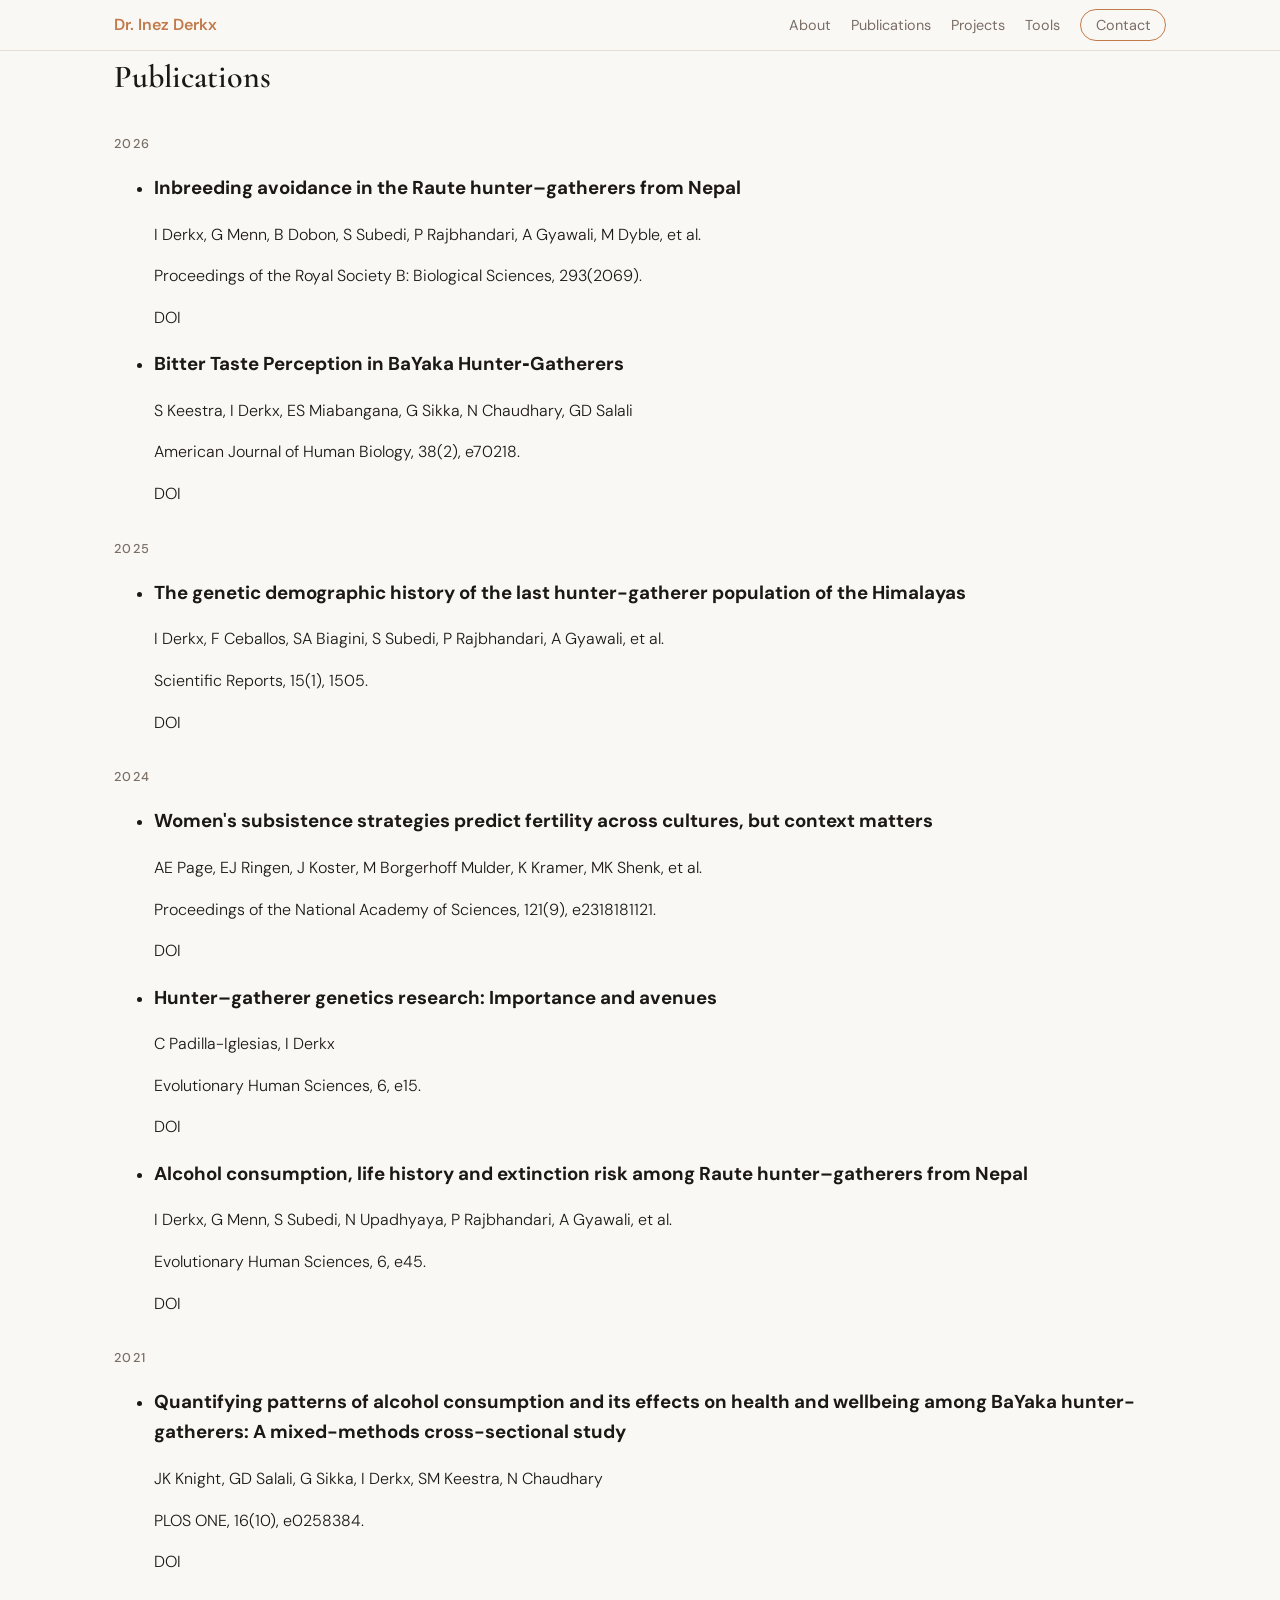
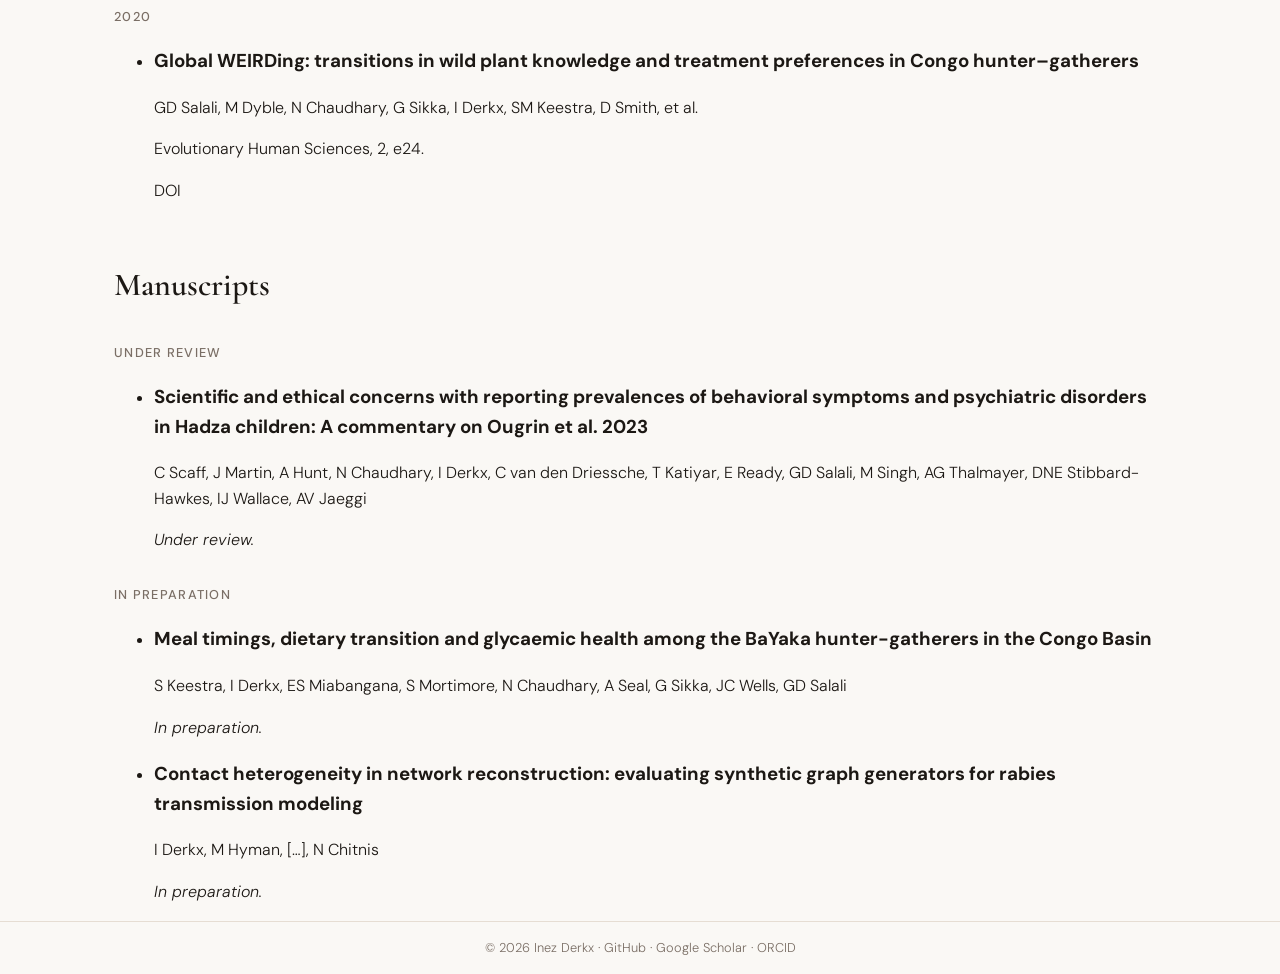
==== research.html @ 9fe54a47 "Revise meta tags and publication headings in research.html Updated meta tags and publication titles " ====
<!DOCTYPE html>
<html lang="en">
<head>
  <meta charset="UTF-8" />
  <meta name="viewport" content="width=device-width, initial-scale=1.0" />
  <title>Research — Dr. Inez Derkx</title>
  <meta name="description" content="Publications" />
  <meta property="og:title" content="Research — Dr. Inez Derkx" />
  <meta property="og:description" content="Publications" />
  <meta property="og:type" content="website" />
  <link rel="preconnect" href="https://fonts.googleapis.com" />
  <link rel="preconnect" href="https://fonts.gstatic.com" crossorigin />
  <link href="https://fonts.googleapis.com/css2?family=Cormorant+Garamond:ital,wght@0,300;0,400;0,500;0,600;0,700;1,300;1,400;1,500;1,600;1,700&family=DM+Sans:ital,opsz,wght@0,9..40,300;0,9..40,400;0,9..40,500;0,9..40,600;1,9..40,300;1,9..40,400&display=swap" rel="stylesheet" />
  <link rel="stylesheet" href="assets/styles.css" />
  <style>
    /* Year subheading — matches subsection style */
    .pub-year-heading {
      font-family: 'DM Sans', system-ui, sans-serif;
      font-size: 0.8rem;
      font-weight: 500;
      letter-spacing: 0.1em;
      text-transform: uppercase;
      color: var(--text-muted);
      margin: 2rem 0 0.75rem;
    }
    /* Section heading (Peer-Reviewed / Manuscripts) */
    .pub-section-heading {
      font-family: 'Cormorant Garamond', Georgia, serif;
      font-size: 2rem;
      font-weight: 600;
      color: var(--text);
      margin: 3.5rem 0 0.25rem;
    }
    .pub-section-heading:first-of-type { margin-top: 0; }

    /* Sub-section heading (Under Review / In Preparation) */
    .pub-subsection-heading {
      font-family: 'DM Sans', system-ui, sans-serif;
      font-size: 0.8rem;
      font-weight: 500;
      letter-spacing: 0.1em;
      text-transform: uppercase;
      color: var(--text-muted);
      margin: 2rem 0 0.75rem;
    }

    /* Remove the inline year pill for items under year headings */
    .pub-list .pub-year { display: none; }
  </style>
</head>
<body>
<nav class="nav">
  <div class="nav-inner">
    <a href="index.html" class="brand">Dr. Inez Derkx</a>
    <button class="nav-toggle" aria-label="Toggle menu"><span></span><span></span><span></span></button>
    <ul class="nav-links">
      <li><a href="about.html">About</a></li>
      <li><a href="research.html">Publications</a></li>
      <li><a href="projects.html">Projects</a></li>
      <li><a href="tools.html">Tools</a></li>
      <li><a href="contact.html" class="btn-contact">Contact</a></li>
    </ul>
  </div>
</nav>
<main>
  <section>
    <div class="container">

      <!-- ===== PEER-REVIEWED PUBLICATIONS ===== -->
      <h2 class="pub-section-heading">Publications</h2>

      <h3 class="pub-year-heading">2026</h3>
      <ul class="pub-list">
        <li class="pub-item">
          <div class="pub-year">2026</div>
          <div>
            <h3 class="pub-title">Inbreeding avoidance in the Raute hunter–gatherers from Nepal</h3>
            <p class="pub-authors">I Derkx, G Menn, B Dobon, S Subedi, P Rajbhandari, A Gyawali, M Dyble, et al.</p>
            <p class="pub-venue">Proceedings of the Royal Society B: Biological Sciences, 293(2069).</p>
            <div class="pub-links"><a href="https://doi.org/10.1098/rspb.2026.0109">DOI</a></div>
          </div>
        </li>
        <li class="pub-item">
          <div class="pub-year">2026</div>
          <div>
            <h3 class="pub-title">Bitter Taste Perception in BaYaka Hunter‐Gatherers</h3>
            <p class="pub-authors">S Keestra, I Derkx, ES Miabangana, G Sikka, N Chaudhary, GD Salali</p>
            <p class="pub-venue">American Journal of Human Biology, 38(2), e70218.</p>
            <div class="pub-links"><a href="https://doi.org/10.1002/ajhb.70218">DOI</a></div>
          </div>
        </li>
      </ul>

      <h3 class="pub-year-heading">2025</h3>
      <ul class="pub-list">
        <li class="pub-item">
          <div class="pub-year">2025</div>
          <div>
            <h3 class="pub-title">The genetic demographic history of the last hunter-gatherer population of the Himalayas</h3>
            <p class="pub-authors">I Derkx, F Ceballos, SA Biagini, S Subedi, P Rajbhandari, A Gyawali, et al.</p>
            <p class="pub-venue">Scientific Reports, 15(1), 1505.</p>
            <div class="pub-links"><a href="https://doi.org/10.1038/s41598-024-80156-0">DOI</a></div>
          </div>
        </li>
      </ul>

      <h3 class="pub-year-heading">2024</h3>
      <ul class="pub-list">
        <li class="pub-item">
          <div class="pub-year">2024</div>
          <div>
            <h3 class="pub-title">Women's subsistence strategies predict fertility across cultures, but context matters</h3>
            <p class="pub-authors">AE Page, EJ Ringen, J Koster, M Borgerhoff Mulder, K Kramer, MK Shenk, et al.</p>
            <p class="pub-venue">Proceedings of the National Academy of Sciences, 121(9), e2318181121.</p>
            <div class="pub-links"><a href="https://doi.org/10.1073/pnas.2318181121">DOI</a></div>
          </div>
        </li>
        <li class="pub-item">
          <div class="pub-year">2024</div>
          <div>
            <h3 class="pub-title">Hunter–gatherer genetics research: Importance and avenues</h3>
            <p class="pub-authors">C Padilla-Iglesias, I Derkx</p>
            <p class="pub-venue">Evolutionary Human Sciences, 6, e15.</p>
            <div class="pub-links"><a href="10.1017/ehs.2024.7">DOI</a></div>
          </div>
        </li>
        <li class="pub-item">
          <div class="pub-year">2024</div>
          <div>
            <h3 class="pub-title">Alcohol consumption, life history and extinction risk among Raute hunter–gatherers from Nepal</h3>
            <p class="pub-authors">I Derkx, G Menn, S Subedi, N Upadhyaya, P Rajbhandari, A Gyawali, et al.</p>
            <p class="pub-venue">Evolutionary Human Sciences, 6, e45.</p>
            <div class="pub-links"><a href="10.1017/ehs.2024.42">DOI</a></div>
          </div>
        </li>
      </ul>

      <h3 class="pub-year-heading">2021</h3>
      <ul class="pub-list">
        <li class="pub-item">
          <div class="pub-year">2021</div>
          <div>
            <h3 class="pub-title">Quantifying patterns of alcohol consumption and its effects on health and wellbeing among BaYaka hunter-gatherers: A mixed-methods cross-sectional study</h3>
            <p class="pub-authors">JK Knight, GD Salali, G Sikka, I Derkx, SM Keestra, N Chaudhary</p>
            <p class="pub-venue">PLOS ONE, 16(10), e0258384.</p>
            <div class="pub-links"><a href="https://doi.org/10.1371/journal.pone.0258384">DOI</a></div>
          </div>
        </li>
      </ul>

      <h3 class="pub-year-heading">2020</h3>
      <ul class="pub-list">
        <li class="pub-item">
          <div class="pub-year">2020</div>
          <div>
            <h3 class="pub-title">Global WEIRDing: transitions in wild plant knowledge and treatment preferences in Congo hunter–gatherers</h3>
            <p class="pub-authors">GD Salali, M Dyble, N Chaudhary, G Sikka, I Derkx, SM Keestra, D Smith, et al.</p>
            <p class="pub-venue">Evolutionary Human Sciences, 2, e24.</p>
            <div class="pub-links"><a href="10.1017/ehs.2020.26">DOI</a></div>
          </div>
        </li>
      </ul>

      <!-- ===== MANUSCRIPTS ===== -->
      <h2 class="pub-section-heading">Manuscripts</h2>

      <h3 class="pub-subsection-heading">Under Review</h3>
      <ul class="pub-list">
        <li class="pub-item">
          <div class="pub-year"></div>
          <div>
            <h3 class="pub-title">Scientific and ethical concerns with reporting prevalences of behavioral symptoms and psychiatric disorders in Hadza children: A commentary on Ougrin et al. 2023</h3>
            <p class="pub-authors">C Scaff, J Martin, A Hunt, N Chaudhary, I Derkx, C van den Driessche, T Katiyar, E Ready, GD Salali, M Singh, AG Thalmayer, DNE Stibbard-Hawkes, IJ Wallace, AV Jaeggi</p>
            <p class="pub-venue"><em>Under review.</em></p>
          </div>
        </li>
      </ul>

      <h3 class="pub-subsection-heading">In Preparation</h3>
      <ul class="pub-list">
        <li class="pub-item">
          <div class="pub-year"></div>
          <div>
            <h3 class="pub-title">Meal timings, dietary transition and glycaemic health among the BaYaka hunter-gatherers in the Congo Basin</h3>
            <p class="pub-authors">S Keestra, I Derkx, ES Miabangana, S Mortimore, N Chaudhary, A Seal, G Sikka, JC Wells, GD Salali</p>
            <p class="pub-venue"><em>In preparation.</em></p>
          </div>
        </li>
        <li class="pub-item">
          <div class="pub-year"></div>
          <div>
            <h3 class="pub-title">Contact heterogeneity in network reconstruction: evaluating synthetic graph generators for rabies transmission modeling</h3>
            <p class="pub-authors">I Derkx, M Hyman, […], N Chitnis</p>
            <p class="pub-venue"><em>In preparation.</em></p>
          </div>
        </li>
      </ul>

    </div>
  </section>
</main>
<footer class="footer-small">
  <div class="container">
    <p>&copy; 2026 Inez Derkx &middot;
      <a href="https://github.com/yourusername">GitHub</a> &middot;
      <a href="https://scholar.google.com/citations?user=6Ky3RsQAAAAJ&hl=en">Google Scholar</a> &middot;
      <a href="https://orcid.org">ORCID</a>
    </p>
  </div>
</footer>
<script src="assets/main.js"></script>
</body>
</html>
---- assets/styles.css ----
/* --- UPDATED CSS: Academic site with Quinn-inspired palette & fonts --- */

/* Import fonts: Cormorant Garamond (script-y serif for hero title) + DM Sans (clean sans for everything else) */
@import url('https://fonts.googleapis.com/css2?family=Cormorant+Garamond:ital,wght@0,300;0,400;0,500;0,600;0,700;1,300;1,400;1,500;1,600;1,700&family=DM+Sans:ital,opsz,wght@0,9..40,300;0,9..40,400;0,9..40,500;0,9..40,600;1,9..40,300;1,9..40,400&display=swap');

:root {
  /* Quinn-inspired warm neutral palette */
  --brand: #C17A4A;              /* warm terracotta/amber accent */
  --brand-soft: rgba(193,122,74,0.1);
  --brand-hover: #A3622E;        /* darker terracotta on hover */

  --bg: #FAF8F5;                 /* warm off-white, not stark white */
  --surface: #F2EDE7;            /* warm cream for card surfaces */
  --border: #E6DDD3;             /* warm greige border */
  --text: #1C1814;               /* deep warm charcoal */
  --text-muted: #7A6E65;         /* warm mid-tone for secondary text */

  --radius: 12px;
  --max-w: 1100px;
}

* { box-sizing: border-box; }
html { scroll-behavior: smooth; }
body {
  margin: 0;
  font-family: 'DM Sans', system-ui, sans-serif;
  font-weight: 300;
  color: var(--text);
  background: var(--bg);
  line-height: 1.6;
}

a { color: inherit; text-decoration: none; transition: .2s ease; }
img { max-width: 100%; display: block; }

.container { max-width: var(--max-w); margin: 0 auto; padding: 0 1.5rem; }

/* --- Nav --- */
.nav {
  position: sticky; top: 0; z-index: 40;
  background: rgba(250,248,245,0.92);
  backdrop-filter: blur(8px);
  border-bottom: 1px solid var(--border);
}
.nav-inner {
  display: flex; align-items: center; justify-content: space-between;
  padding: 0.75rem 1.5rem; max-width: var(--max-w); margin: 0 auto;
}
.brand { font-weight: 600; font-size: 1rem; color: var(--brand); }
.nav-links { display: flex; gap: 1.25rem; list-style: none; margin: 0; padding: 0; align-items: center; }
.nav-links a { color: var(--text-muted); font-size: 0.9rem; font-weight: 400; }
.nav-links a:hover { color: var(--brand); }
.btn-contact {
  padding: 0.4rem 0.9rem; border: 1px solid var(--brand); color: var(--brand);
  border-radius: 99px; font-weight: 500; font-size: 0.85rem;
}
.btn-contact:hover { background: var(--brand); color: var(--bg); }
.nav-toggle { display: none; }

/* --- HERO SECTION --- */
.hero { padding: 8rem 0; min-height: 80vh; display: flex; align-items: center; }

/* 3-column wrapper: Social | Text | Image */
.hero-layout-wrapper {
  display: grid;
  grid-template-columns: 50px 1fr 1fr;
  gap: 3rem;
  align-items: center;
}

/* 1. The Left Social Icons Column */
.hero-social {
  display: flex;
  flex-direction: column;
  gap: 1rem;
  align-items: center;
}
.hero-social-icon {
  color: var(--brand);
  font-size: 1.5rem;
  opacity: 0.8;
}
.hero-social-icon:hover {
  opacity: 1;
  transform: translateY(-2px);
}

/* 2. The Inner Grid (Text + Image) */
.hero-grid-redesign {
  grid-column: 2 / -1;
  display: grid;
  grid-template-columns: 1.1fr 0.9fr;
  gap: 3rem;
  align-items: center;
}

/* Text Content styling */
.hero-text-content { max-width: 32rem; }
.hero-title {
  /* Cormorant Garamond is the star: elegant, editorial, script-adjacent */
  font-family: 'Cormorant Garamond', Georgia, serif;
  font-size: clamp(3rem, 6vw, 4.5rem);
  font-weight: bold;
  font-style: normal;           
  line-height: 1.05;
  letter-spacing: -0.01em;
  margin: 0 0 0.25rem;
  color: var(--text);
}
.hero-subtitle {
  font-family: 'DM Sans', system-ui, sans-serif;
  font-size: 1.1rem;
  color: var(--text-muted);
  font-weight: bold;
  letter-spacing: 0.08em;
  text-transform: uppercase;
  margin: 0 0 1.5rem;
}
.hero-description {
  font-family: 'DM Sans', system-ui, sans-serif;
  font-size: 1rem;
  color: var(--text-muted);
  margin: 0 0 2.5rem;
  font-weight: 300;
}

/* Contact Button */
.btn-primary-redesign {
  padding: 0.8rem 1.5rem;
  background: var(--brand);
  color: var(--bg);
  border-radius: var(--radius);
  font-family: 'DM Sans', system-ui, sans-serif;
  font-weight: 500;
  display: inline-flex;
  align-items: center;
  gap: 0.5rem;
}
.btn-primary-redesign:hover { background: var(--brand-hover); }

/* 3. Image Blob container */
.hero-img-blob-container {
  aspect-ratio: 1;
  background: var(--brand);
  border-radius: 60% 40% 30% 70% / 60% 30% 70% 40%;
  overflow: hidden;
  box-shadow: 0 10px 30px rgba(193,122,74,0.15);
  max-width: 90%;
  margin: 0 auto;
}

.hero-img-blob-container img {
  width: 100%;
  height: 100%;
  object-fit: cover;
  object-position: center top;
  transform: scale(1.1);
}

/* --- FOOTER --- */
.footer-small {
  border-top: 1px solid var(--border);
  padding: 1rem 0;
  text-align: center;
  color: var(--text-muted);
  font-family: 'DM Sans', system-ui, sans-serif;
  font-size: 0.8rem;
  margin-top: auto;
}
.footer-small p { margin: 0; }

/* Responsive adjustments */
@media (max-width: 900px) {
  .hero { padding: 4rem 0; }
  .hero-layout-wrapper {
    grid-template-columns: 1fr;
    gap: 2rem;
    text-align: center;
  }
  .hero-social {
    grid-row: 2;
    flex-direction: row;
    justify-content: center;
  }
  .hero-grid-redesign {
    grid-column: 1;
    grid-template-columns: 1fr;
    gap: 2rem;
  }
  .hero-text-content { margin: 0 auto; }
  .hero-img-blob-container { width: 80%; margin: 0 auto; }
}
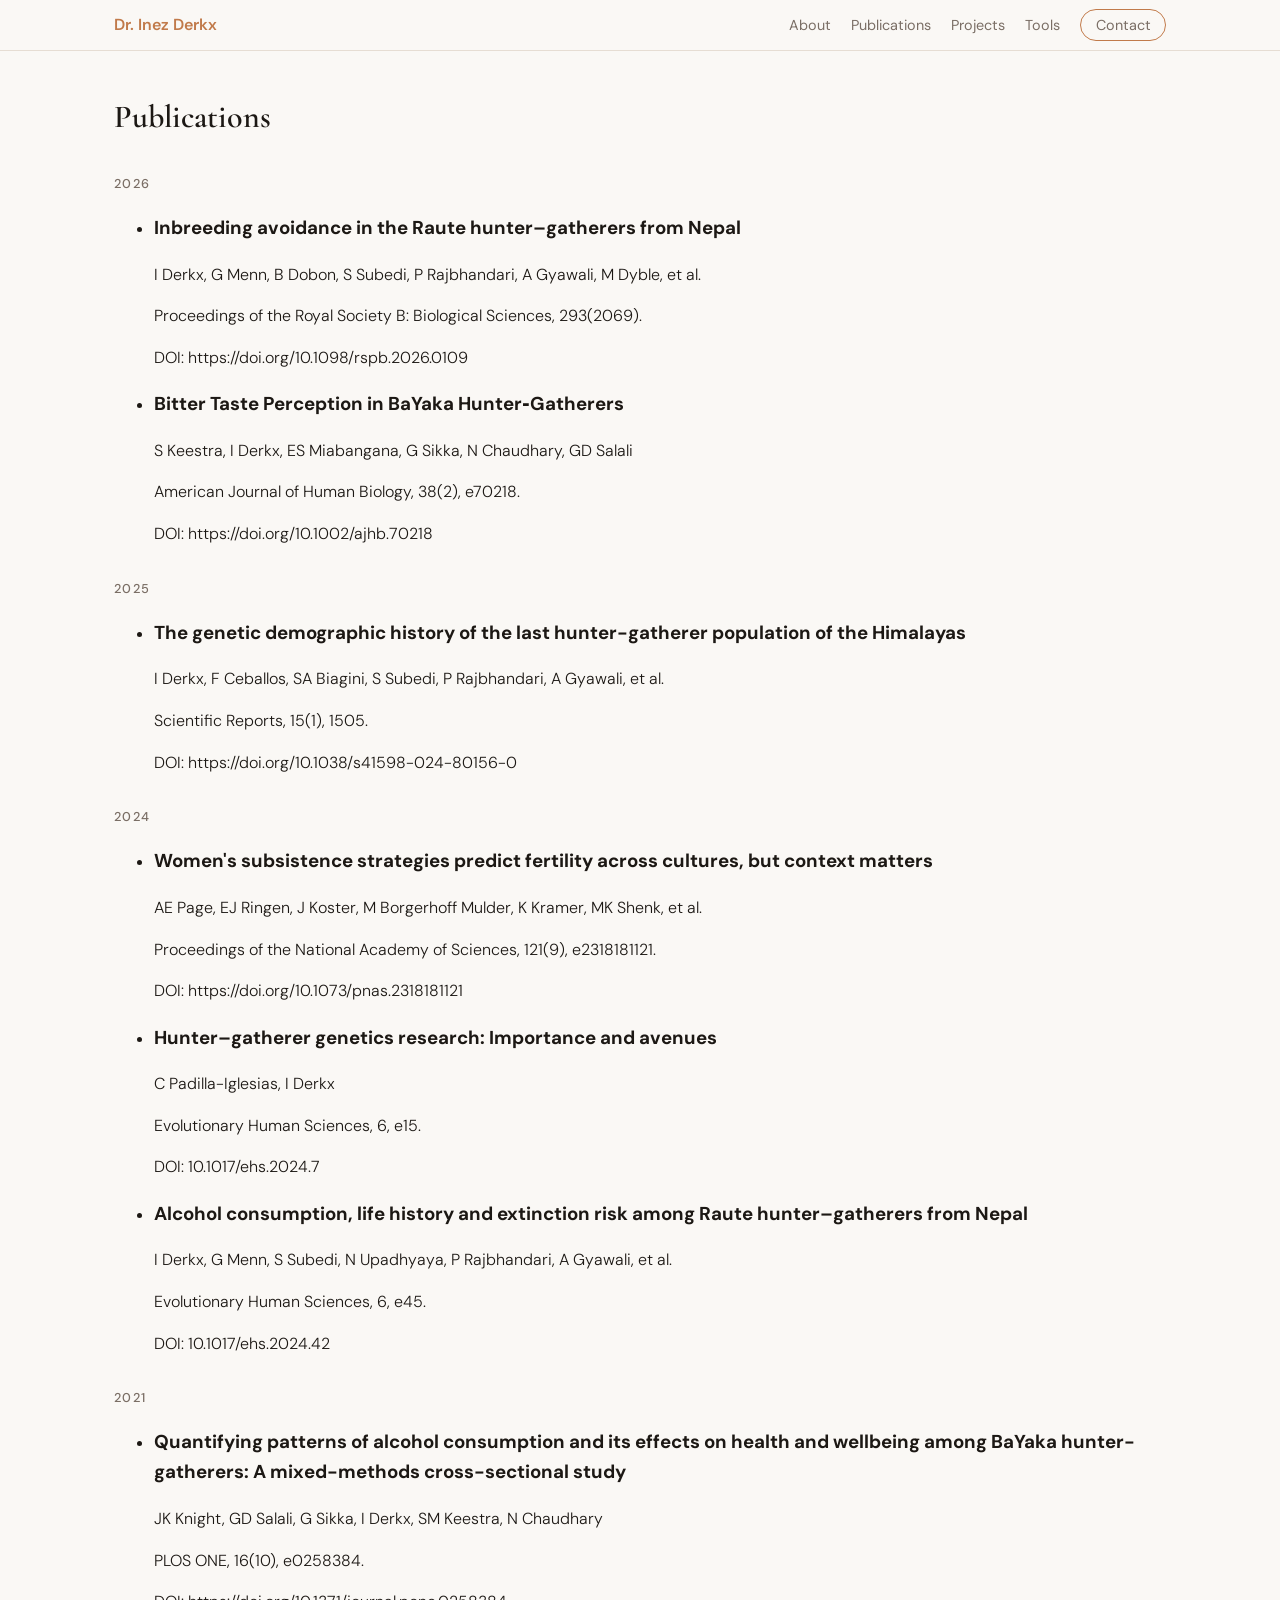
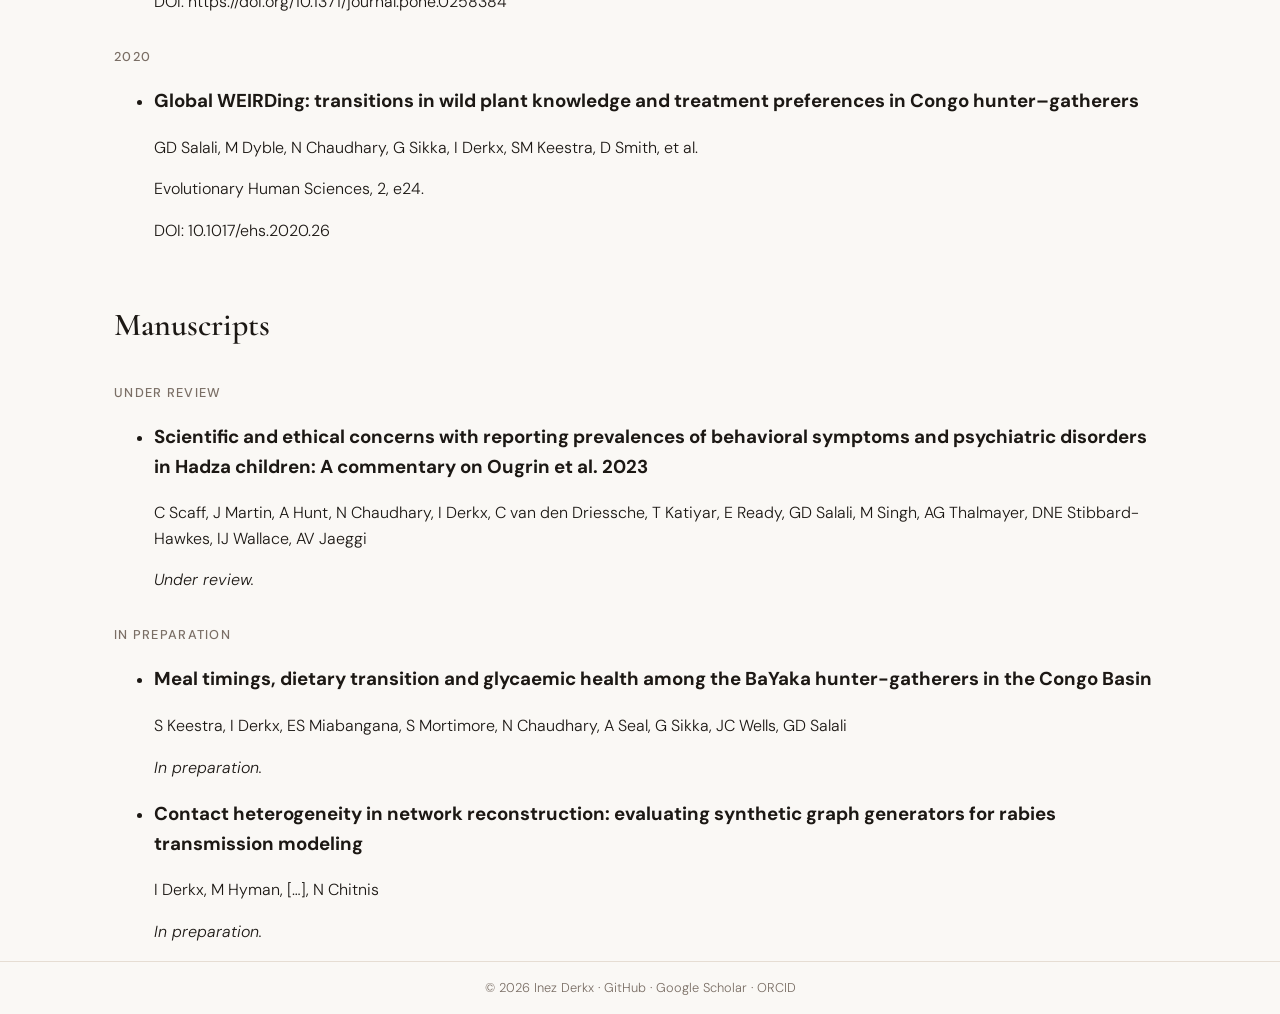
==== commit 444682eb: "Modify DOI links format in research.html Updated DOI links in publication entries to include full UR" ====
--- a/research.html
+++ b/research.html
@@ -31,7 +31,7 @@
       color: var(--text);
       margin: 3.5rem 0 0.25rem;
     }
-    .pub-section-heading:first-of-type { margin-top: 0; }
+    .pub-section-heading:first-of-type { margin-top: 2.5rem; } 
 
     /* Sub-section heading (Under Review / In Preparation) */
     .pub-subsection-heading {
@@ -77,7 +77,7 @@
             <h3 class="pub-title">Inbreeding avoidance in the Raute hunter–gatherers from Nepal</h3>
             <p class="pub-authors">I Derkx, G Menn, B Dobon, S Subedi, P Rajbhandari, A Gyawali, M Dyble, et al.</p>
             <p class="pub-venue">Proceedings of the Royal Society B: Biological Sciences, 293(2069).</p>
-            <div class="pub-links"><a href="https://doi.org/10.1098/rspb.2026.0109">DOI</a></div>
+            <div class="pub-links"><a href="https://doi.org/10.1098/rspb.2026.0109">DOI: https://doi.org/10.1098/rspb.2026.0109</a></div>
           </div>
         </li>
         <li class="pub-item">
@@ -86,7 +86,7 @@
             <h3 class="pub-title">Bitter Taste Perception in BaYaka Hunter‐Gatherers</h3>
             <p class="pub-authors">S Keestra, I Derkx, ES Miabangana, G Sikka, N Chaudhary, GD Salali</p>
             <p class="pub-venue">American Journal of Human Biology, 38(2), e70218.</p>
-            <div class="pub-links"><a href="https://doi.org/10.1002/ajhb.70218">DOI</a></div>
+            <div class="pub-links"><a href="https://doi.org/10.1002/ajhb.70218">DOI: https://doi.org/10.1002/ajhb.70218</a></div>
           </div>
         </li>
       </ul>
@@ -99,7 +99,7 @@
             <h3 class="pub-title">The genetic demographic history of the last hunter-gatherer population of the Himalayas</h3>
             <p class="pub-authors">I Derkx, F Ceballos, SA Biagini, S Subedi, P Rajbhandari, A Gyawali, et al.</p>
             <p class="pub-venue">Scientific Reports, 15(1), 1505.</p>
-            <div class="pub-links"><a href="https://doi.org/10.1038/s41598-024-80156-0">DOI</a></div>
+            <div class="pub-links"><a href="https://doi.org/10.1038/s41598-024-80156-0">DOI: https://doi.org/10.1038/s41598-024-80156-0</a></div>
           </div>
         </li>
       </ul>
@@ -112,7 +112,7 @@
             <h3 class="pub-title">Women's subsistence strategies predict fertility across cultures, but context matters</h3>
             <p class="pub-authors">AE Page, EJ Ringen, J Koster, M Borgerhoff Mulder, K Kramer, MK Shenk, et al.</p>
             <p class="pub-venue">Proceedings of the National Academy of Sciences, 121(9), e2318181121.</p>
-            <div class="pub-links"><a href="https://doi.org/10.1073/pnas.2318181121">DOI</a></div>
+            <div class="pub-links"><a href="https://doi.org/10.1073/pnas.2318181121">DOI: https://doi.org/10.1073/pnas.2318181121</a></div>
           </div>
         </li>
         <li class="pub-item">
@@ -121,7 +121,7 @@
             <h3 class="pub-title">Hunter–gatherer genetics research: Importance and avenues</h3>
             <p class="pub-authors">C Padilla-Iglesias, I Derkx</p>
             <p class="pub-venue">Evolutionary Human Sciences, 6, e15.</p>
-            <div class="pub-links"><a href="10.1017/ehs.2024.7">DOI</a></div>
+            <div class="pub-links"><a href="10.1017/ehs.2024.7">DOI: 10.1017/ehs.2024.7</a></div>
           </div>
         </li>
         <li class="pub-item">
@@ -130,7 +130,7 @@
             <h3 class="pub-title">Alcohol consumption, life history and extinction risk among Raute hunter–gatherers from Nepal</h3>
             <p class="pub-authors">I Derkx, G Menn, S Subedi, N Upadhyaya, P Rajbhandari, A Gyawali, et al.</p>
             <p class="pub-venue">Evolutionary Human Sciences, 6, e45.</p>
-            <div class="pub-links"><a href="10.1017/ehs.2024.42">DOI</a></div>
+            <div class="pub-links"><a href="10.1017/ehs.2024.42">DOI: 10.1017/ehs.2024.42</a></div>
           </div>
         </li>
       </ul>
@@ -143,7 +143,7 @@
             <h3 class="pub-title">Quantifying patterns of alcohol consumption and its effects on health and wellbeing among BaYaka hunter-gatherers: A mixed-methods cross-sectional study</h3>
             <p class="pub-authors">JK Knight, GD Salali, G Sikka, I Derkx, SM Keestra, N Chaudhary</p>
             <p class="pub-venue">PLOS ONE, 16(10), e0258384.</p>
-            <div class="pub-links"><a href="https://doi.org/10.1371/journal.pone.0258384">DOI</a></div>
+            <div class="pub-links"><a href="https://doi.org/10.1371/journal.pone.0258384">DOI: https://doi.org/10.1371/journal.pone.0258384</a></div>
           </div>
         </li>
       </ul>
@@ -156,7 +156,7 @@
             <h3 class="pub-title">Global WEIRDing: transitions in wild plant knowledge and treatment preferences in Congo hunter–gatherers</h3>
             <p class="pub-authors">GD Salali, M Dyble, N Chaudhary, G Sikka, I Derkx, SM Keestra, D Smith, et al.</p>
             <p class="pub-venue">Evolutionary Human Sciences, 2, e24.</p>
-            <div class="pub-links"><a href="10.1017/ehs.2020.26">DOI</a></div>
+            <div class="pub-links"><a href="10.1017/ehs.2020.26">DOI: 10.1017/ehs.2020.26</a></div>
           </div>
         </li>
       </ul>
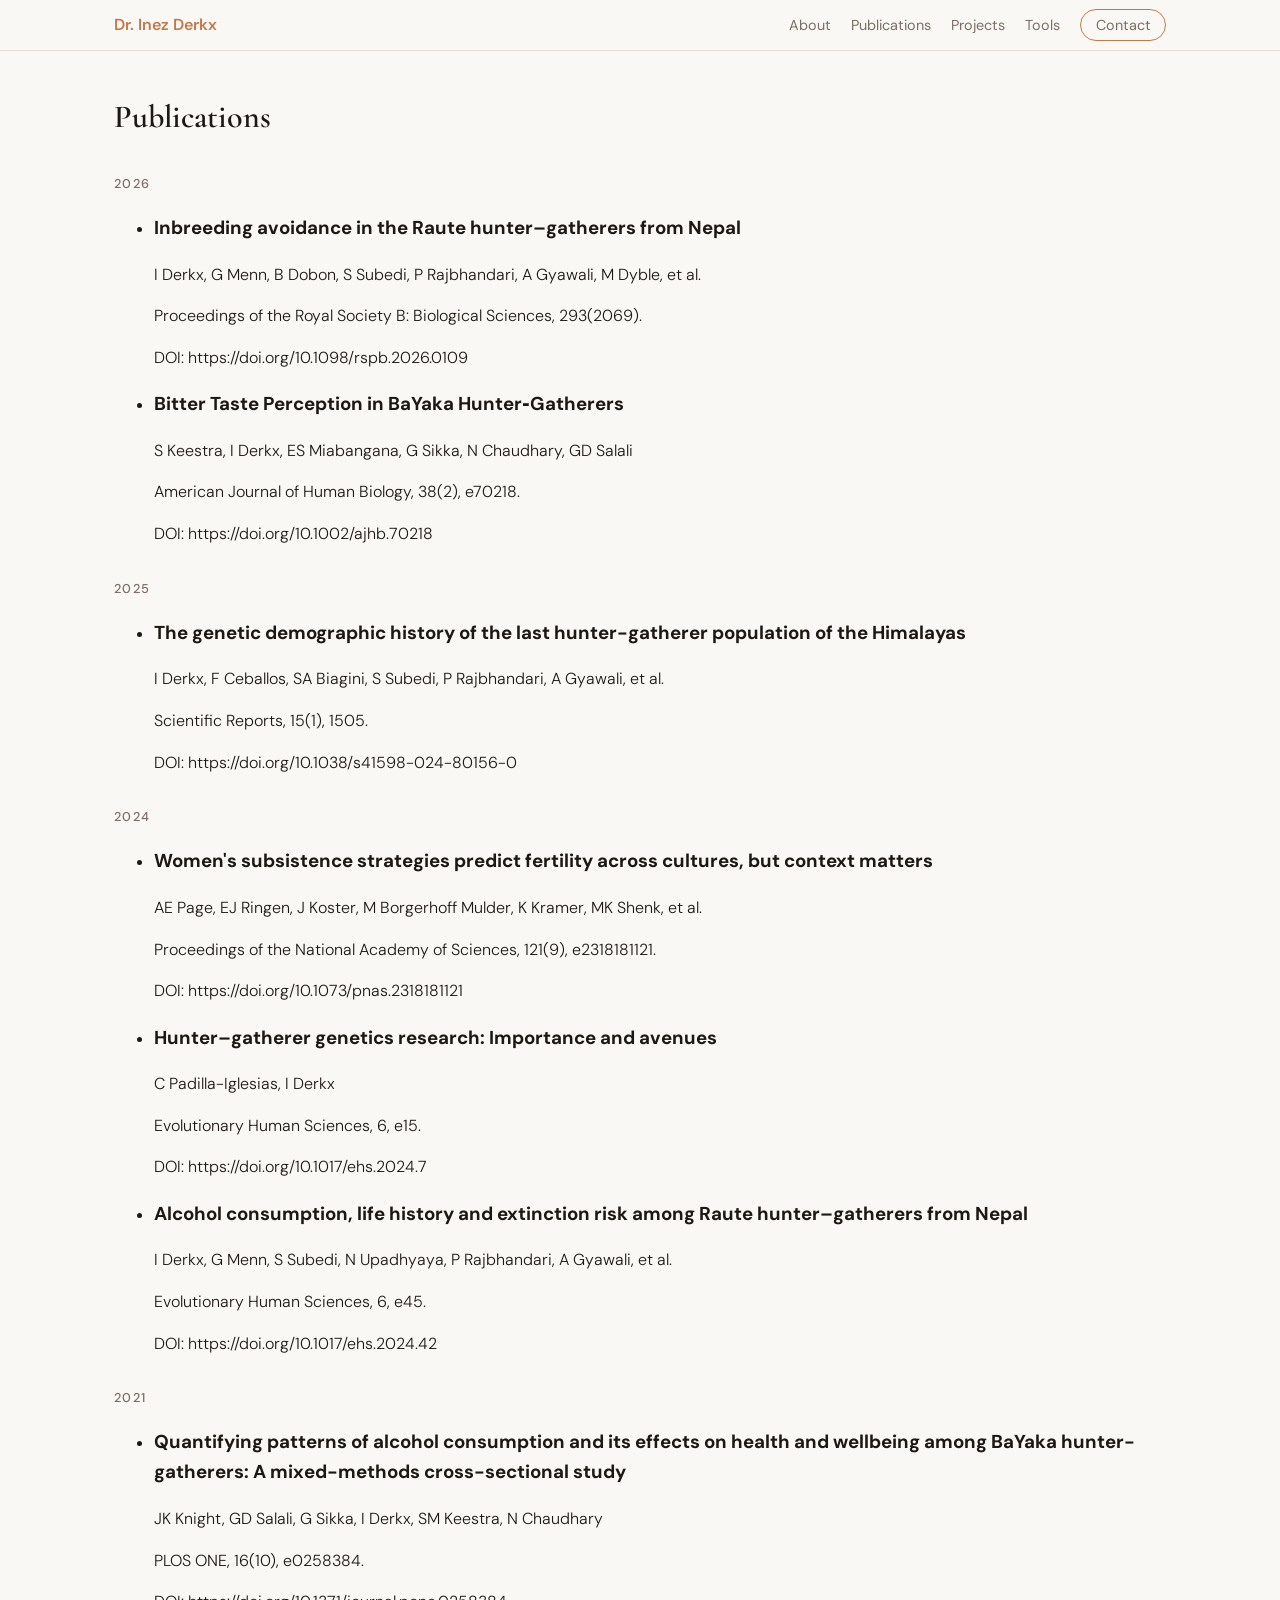
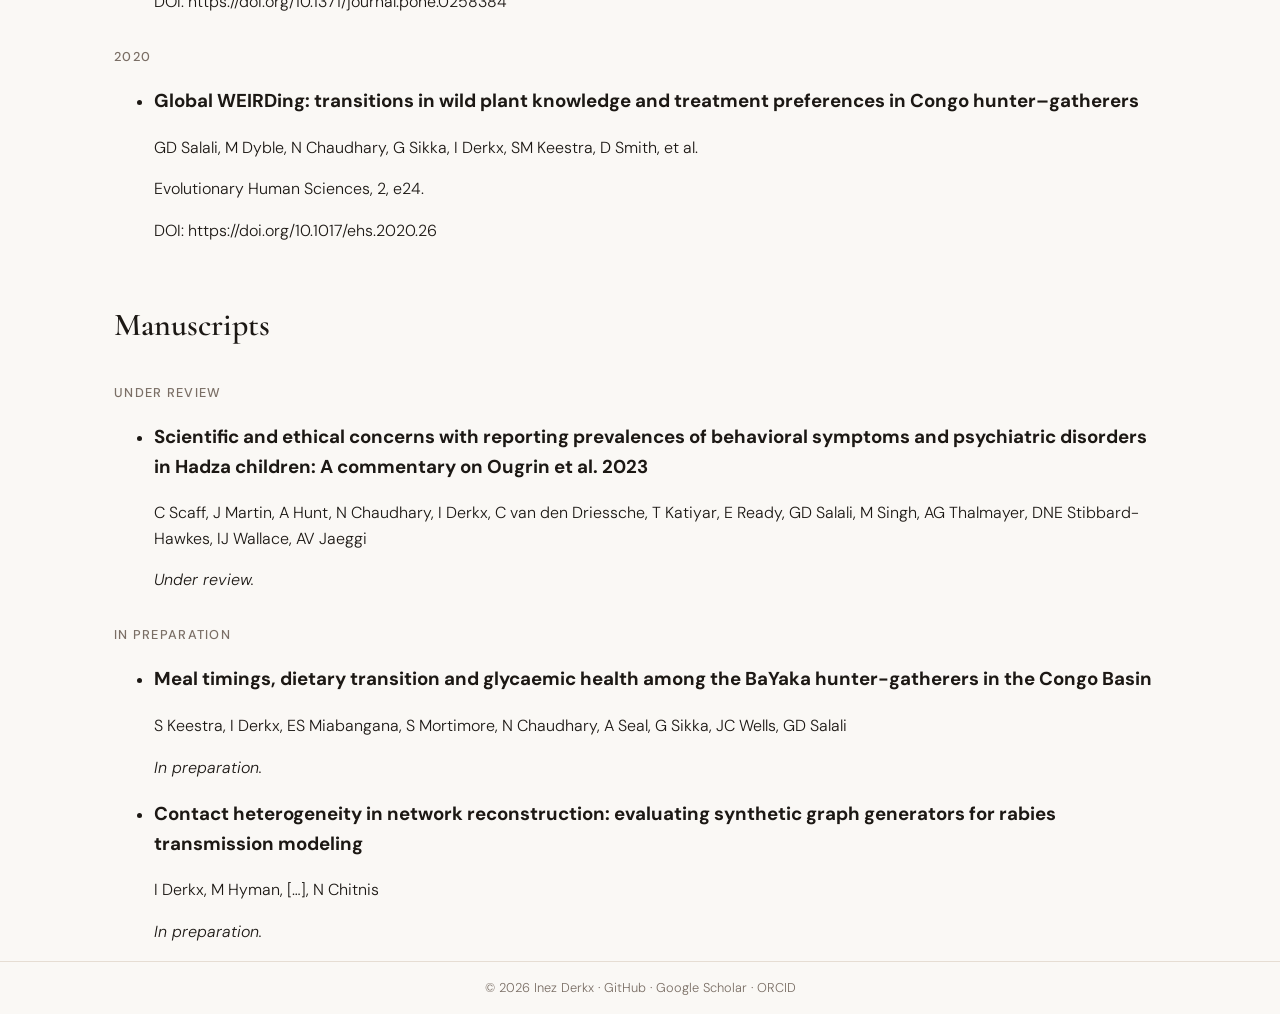
==== commit 045f2c5d: "Update research.html" ====
--- a/research.html
+++ b/research.html
@@ -121,7 +121,7 @@
             <h3 class="pub-title">Hunter–gatherer genetics research: Importance and avenues</h3>
             <p class="pub-authors">C Padilla-Iglesias, I Derkx</p>
             <p class="pub-venue">Evolutionary Human Sciences, 6, e15.</p>
-            <div class="pub-links"><a href="10.1017/ehs.2024.7">DOI: 10.1017/ehs.2024.7</a></div>
+            <div class="pub-links"><a href="10.1017/ehs.2024.7">DOI: https://doi.org/10.1017/ehs.2024.7</a></div>
           </div>
         </li>
         <li class="pub-item">
@@ -130,7 +130,7 @@
             <h3 class="pub-title">Alcohol consumption, life history and extinction risk among Raute hunter–gatherers from Nepal</h3>
             <p class="pub-authors">I Derkx, G Menn, S Subedi, N Upadhyaya, P Rajbhandari, A Gyawali, et al.</p>
             <p class="pub-venue">Evolutionary Human Sciences, 6, e45.</p>
-            <div class="pub-links"><a href="10.1017/ehs.2024.42">DOI: 10.1017/ehs.2024.42</a></div>
+            <div class="pub-links"><a href="10.1017/ehs.2024.42">DOI: https://doi.org/10.1017/ehs.2024.42</a></div>
           </div>
         </li>
       </ul>
@@ -156,7 +156,7 @@
             <h3 class="pub-title">Global WEIRDing: transitions in wild plant knowledge and treatment preferences in Congo hunter–gatherers</h3>
             <p class="pub-authors">GD Salali, M Dyble, N Chaudhary, G Sikka, I Derkx, SM Keestra, D Smith, et al.</p>
             <p class="pub-venue">Evolutionary Human Sciences, 2, e24.</p>
-            <div class="pub-links"><a href="10.1017/ehs.2020.26">DOI: 10.1017/ehs.2020.26</a></div>
+            <div class="pub-links"><a href="10.1017/ehs.2020.26">DOI: https://doi.org/10.1017/ehs.2020.26</a></div>
           </div>
         </li>
       </ul>
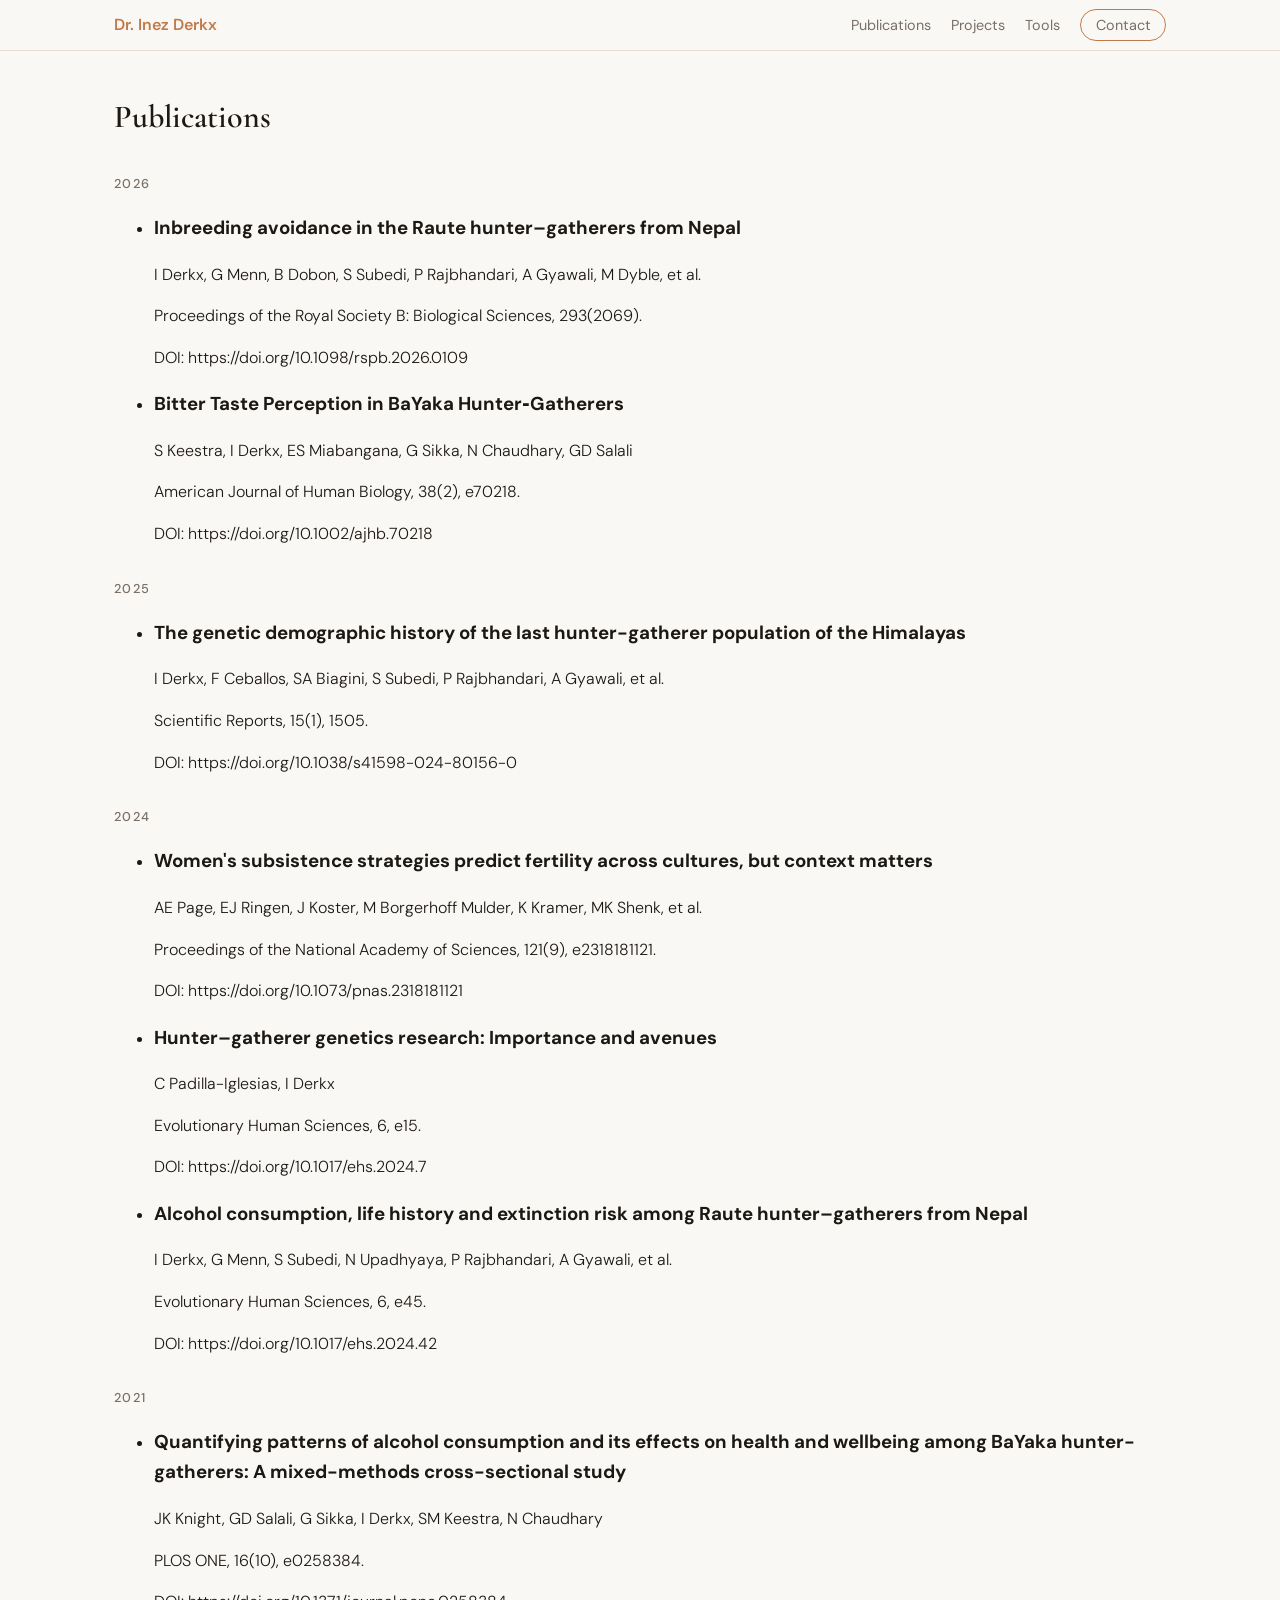
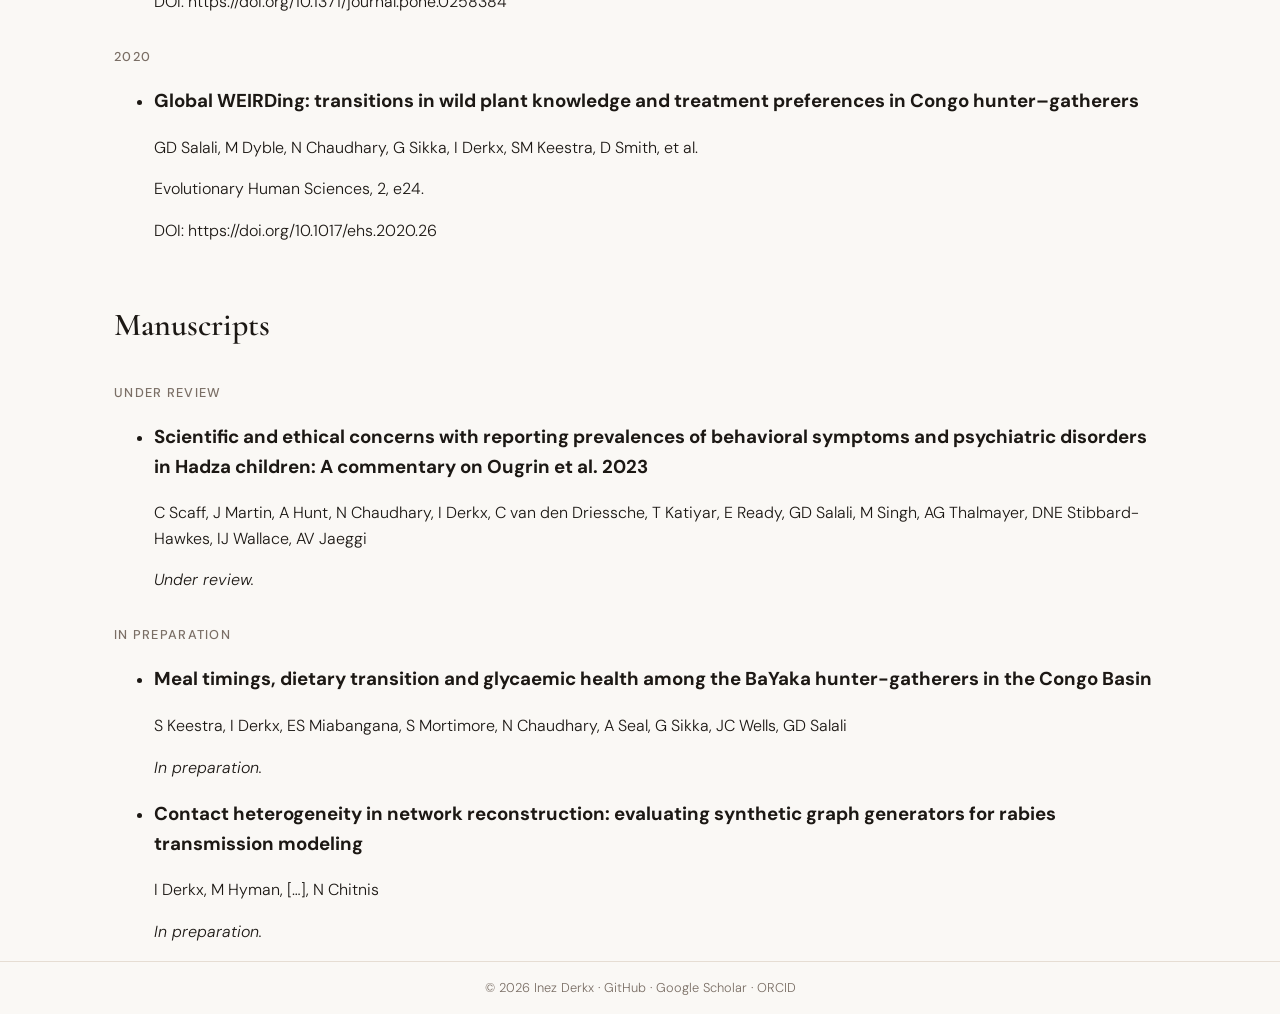
==== commit c1a6bacc: "remove about page" ====
--- a/research.html
+++ b/research.html
@@ -54,7 +54,6 @@
     <a href="index.html" class="brand">Dr. Inez Derkx</a>
     <button class="nav-toggle" aria-label="Toggle menu"><span></span><span></span><span></span></button>
     <ul class="nav-links">
-      <li><a href="about.html">About</a></li>
       <li><a href="research.html">Publications</a></li>
       <li><a href="projects.html">Projects</a></li>
       <li><a href="tools.html">Tools</a></li>
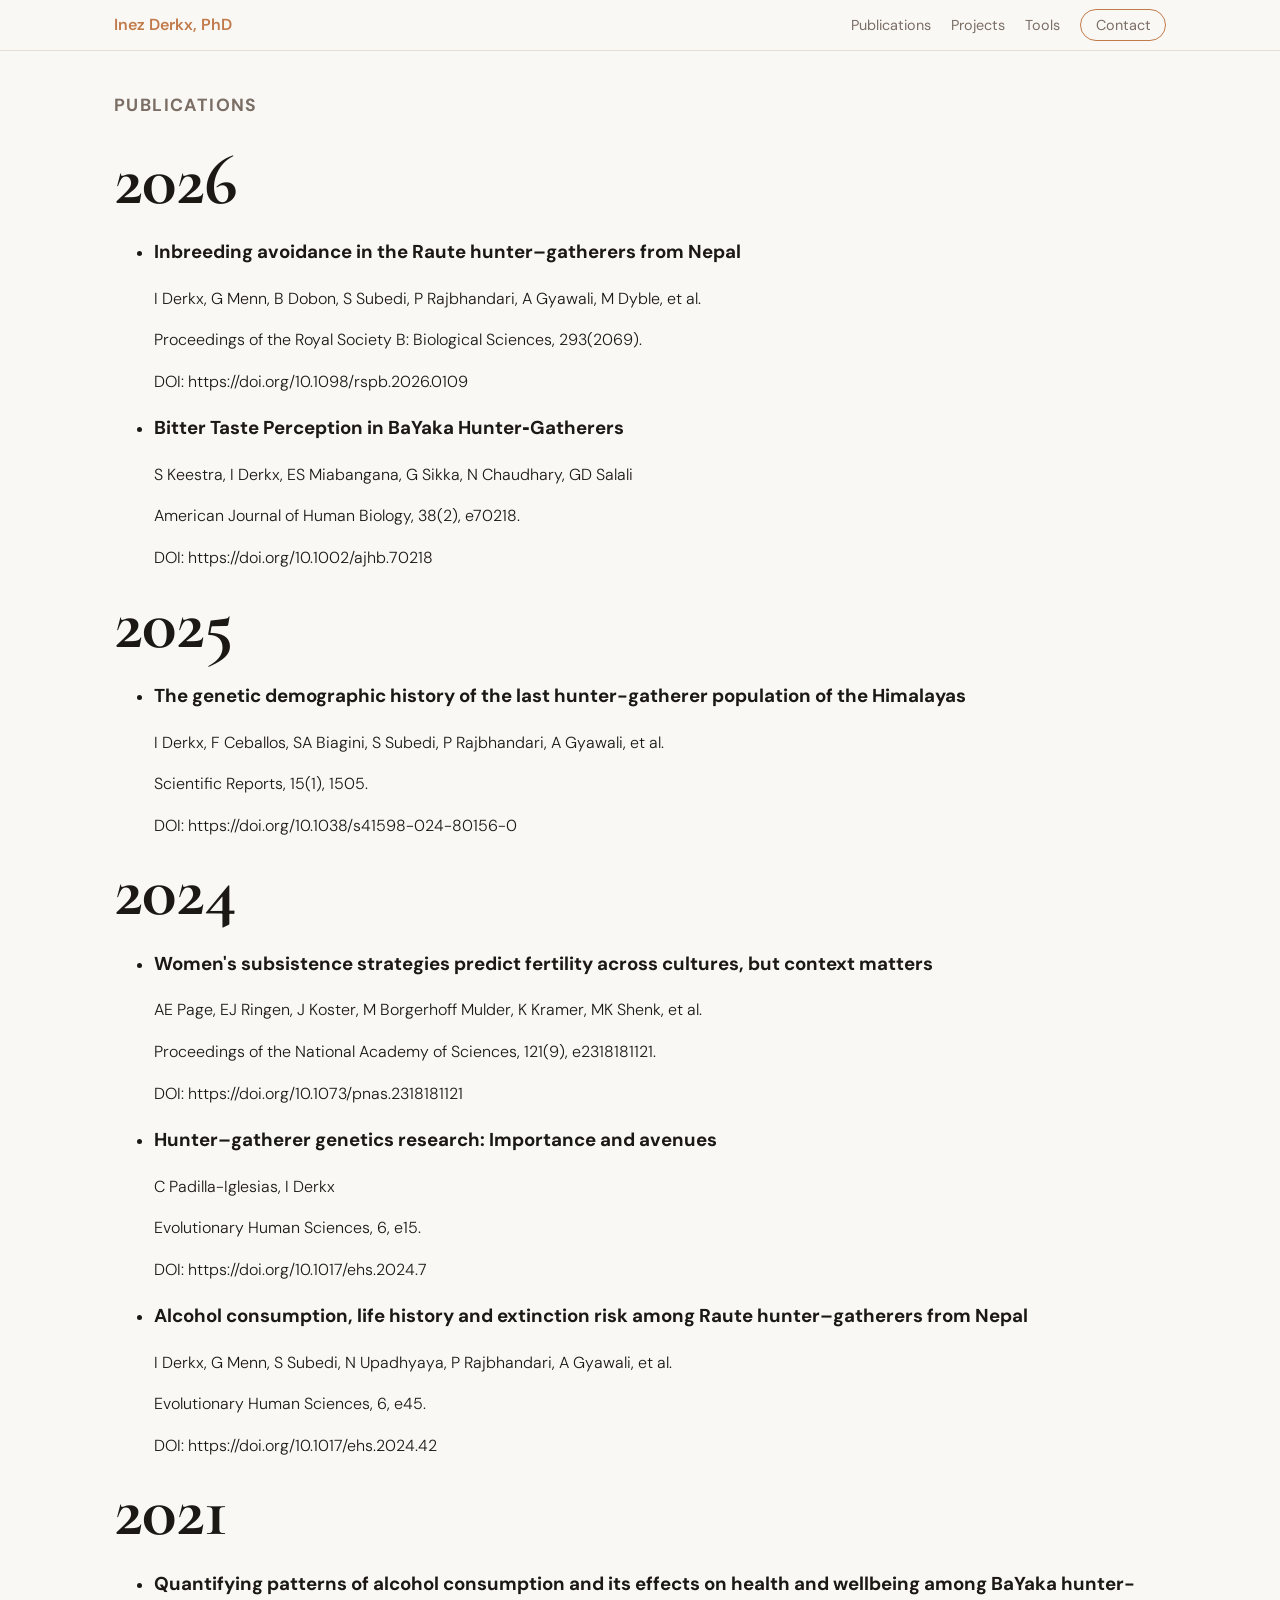
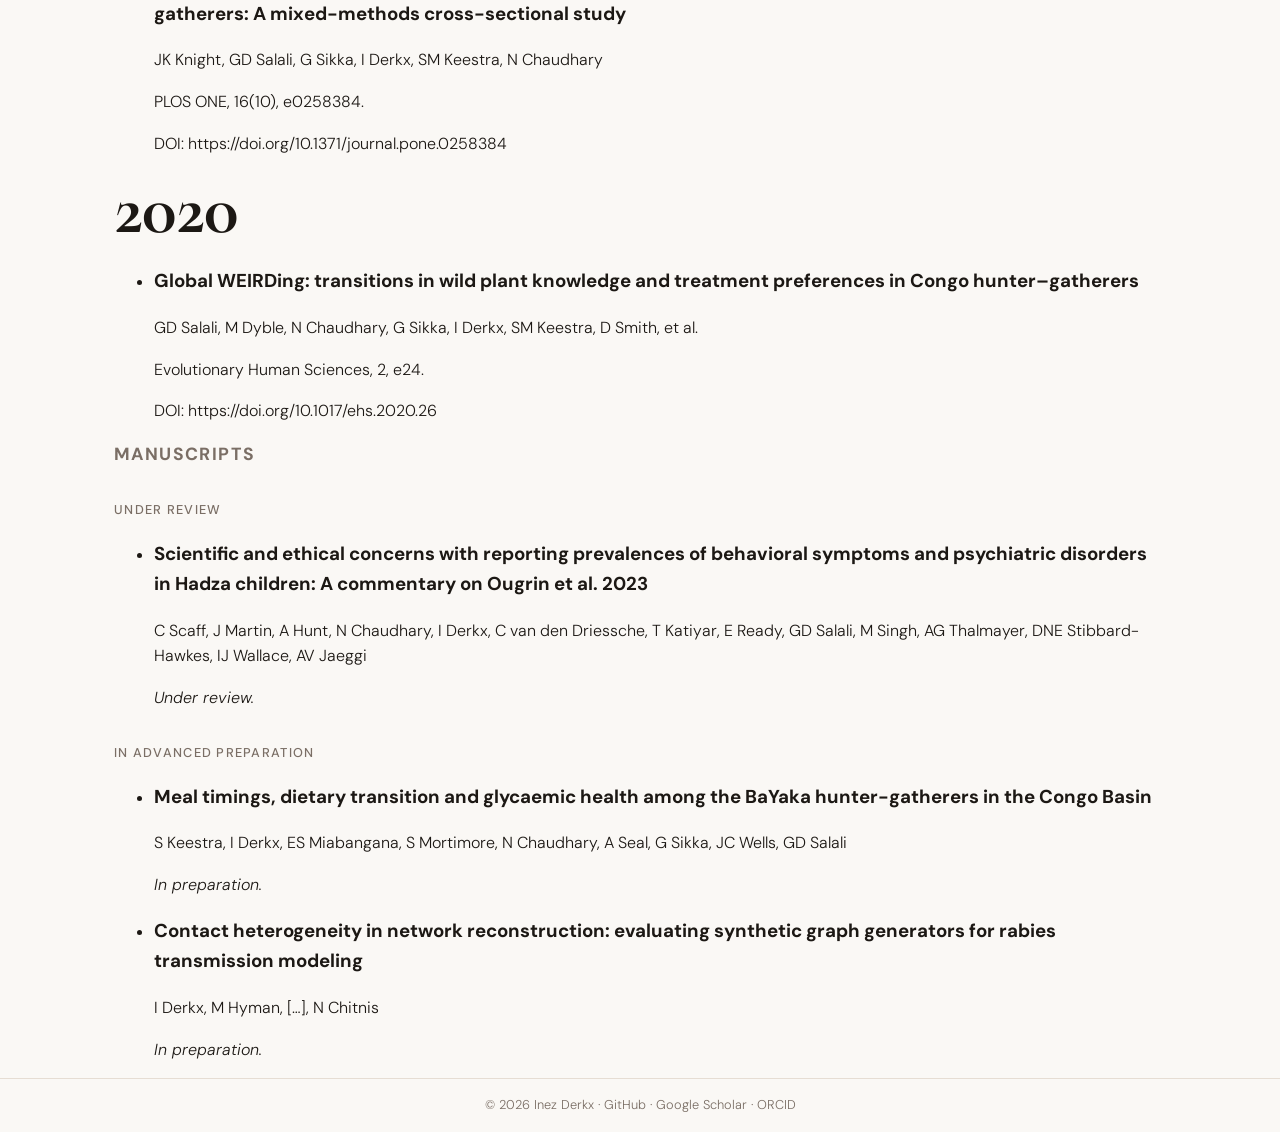
==== commit b6056606: "change headers" ====
--- a/research.html
+++ b/research.html
@@ -15,21 +15,24 @@
   <style>
     /* Year subheading — matches subsection style */
     .pub-year-heading {
-      font-family: 'DM Sans', system-ui, sans-serif;
-      font-size: 0.8rem;
-      font-weight: 500;
-      letter-spacing: 0.1em;
-      text-transform: uppercase;
-      color: var(--text-muted);
-      margin: 2rem 0 0.75rem;
+      font-family: 'Cormorant Garamond', Georgia, serif;
+      font-size: clamp(3rem, 6vw, 4.5rem);
+      font-weight: bold;
+      font-style: normal;           
+      line-height: 1.05;
+      letter-spacing: -0.01em;
+      margin: 0 0 0.25rem;
+      color: var(--text);
     }
     /* Section heading (Peer-Reviewed / Manuscripts) */
     .pub-section-heading {
-      font-family: 'Cormorant Garamond', Georgia, serif;
-      font-size: 2rem;
-      font-weight: 600;
-      color: var(--text);
-      margin: 3.5rem 0 0.25rem;
+      font-family: 'DM Sans', system-ui, sans-serif;
+      font-size: 1.1rem;
+      color: var(--text-muted);
+      font-weight: bold;
+      letter-spacing: 0.08em;
+      text-transform: uppercase;
+      margin: 0 0 1.5rem;
     }
     .pub-section-heading:first-of-type { margin-top: 2.5rem; } 
 
@@ -51,7 +54,7 @@
 <body>
 <nav class="nav">
   <div class="nav-inner">
-    <a href="index.html" class="brand">Dr. Inez Derkx</a>
+    <a href="index.html" class="brand">Inez Derkx, PhD</a>
     <button class="nav-toggle" aria-label="Toggle menu"><span></span><span></span><span></span></button>
     <ul class="nav-links">
       <li><a href="research.html">Publications</a></li>
@@ -66,9 +69,9 @@
     <div class="container">
 
       <!-- ===== PEER-REVIEWED PUBLICATIONS ===== -->
-      <h2 class="pub-section-heading">Publications</h2>
-
-      <h3 class="pub-year-heading">2026</h3>
+      <h1 class="pub-section-heading">Publications</h1>
+
+      <h2 class="pub-year-heading">2026</h2>
       <ul class="pub-list">
         <li class="pub-item">
           <div class="pub-year">2026</div>
@@ -90,7 +93,7 @@
         </li>
       </ul>
 
-      <h3 class="pub-year-heading">2025</h3>
+      <h2 class="pub-year-heading">2025</h2>
       <ul class="pub-list">
         <li class="pub-item">
           <div class="pub-year">2025</div>
@@ -103,7 +106,7 @@
         </li>
       </ul>
 
-      <h3 class="pub-year-heading">2024</h3>
+      <h2 class="pub-year-heading">2024</h2>
       <ul class="pub-list">
         <li class="pub-item">
           <div class="pub-year">2024</div>
@@ -134,7 +137,7 @@
         </li>
       </ul>
 
-      <h3 class="pub-year-heading">2021</h3>
+      <h2 class="pub-year-heading">2021</h2>
       <ul class="pub-list">
         <li class="pub-item">
           <div class="pub-year">2021</div>
@@ -147,7 +150,7 @@
         </li>
       </ul>
 
-      <h3 class="pub-year-heading">2020</h3>
+      <h2 class="pub-year-heading">2020</h2>
       <ul class="pub-list">
         <li class="pub-item">
           <div class="pub-year">2020</div>
@@ -161,9 +164,9 @@
       </ul>
 
       <!-- ===== MANUSCRIPTS ===== -->
-      <h2 class="pub-section-heading">Manuscripts</h2>
-
-      <h3 class="pub-subsection-heading">Under Review</h3>
+      <h1 class="pub-section-heading">Manuscripts</h1>
+
+      <h2 class="pub-subsection-heading">Under Review</h2>
       <ul class="pub-list">
         <li class="pub-item">
           <div class="pub-year"></div>
@@ -175,7 +178,7 @@
         </li>
       </ul>
 
-      <h3 class="pub-subsection-heading">In Preparation</h3>
+      <h2 class="pub-subsection-heading">In Advanced Preparation</h2>
       <ul class="pub-list">
         <li class="pub-item">
           <div class="pub-year"></div>
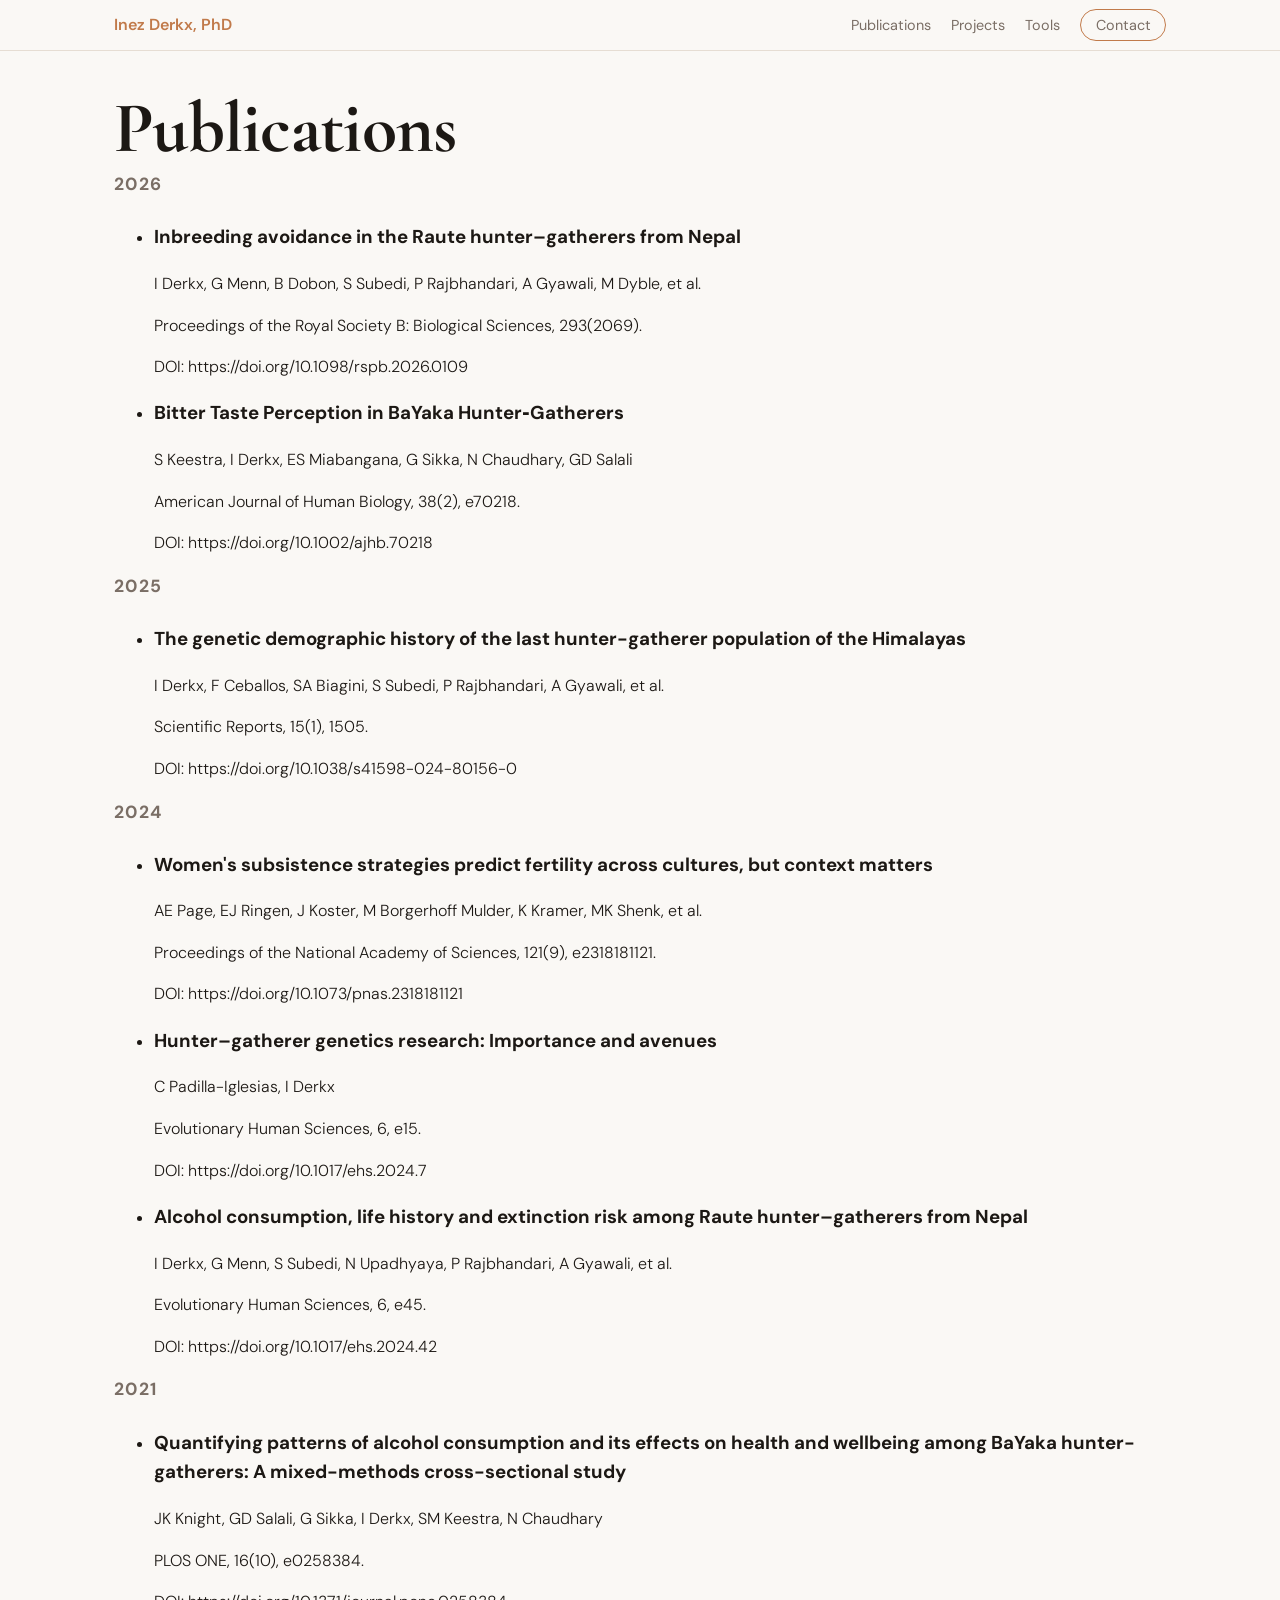
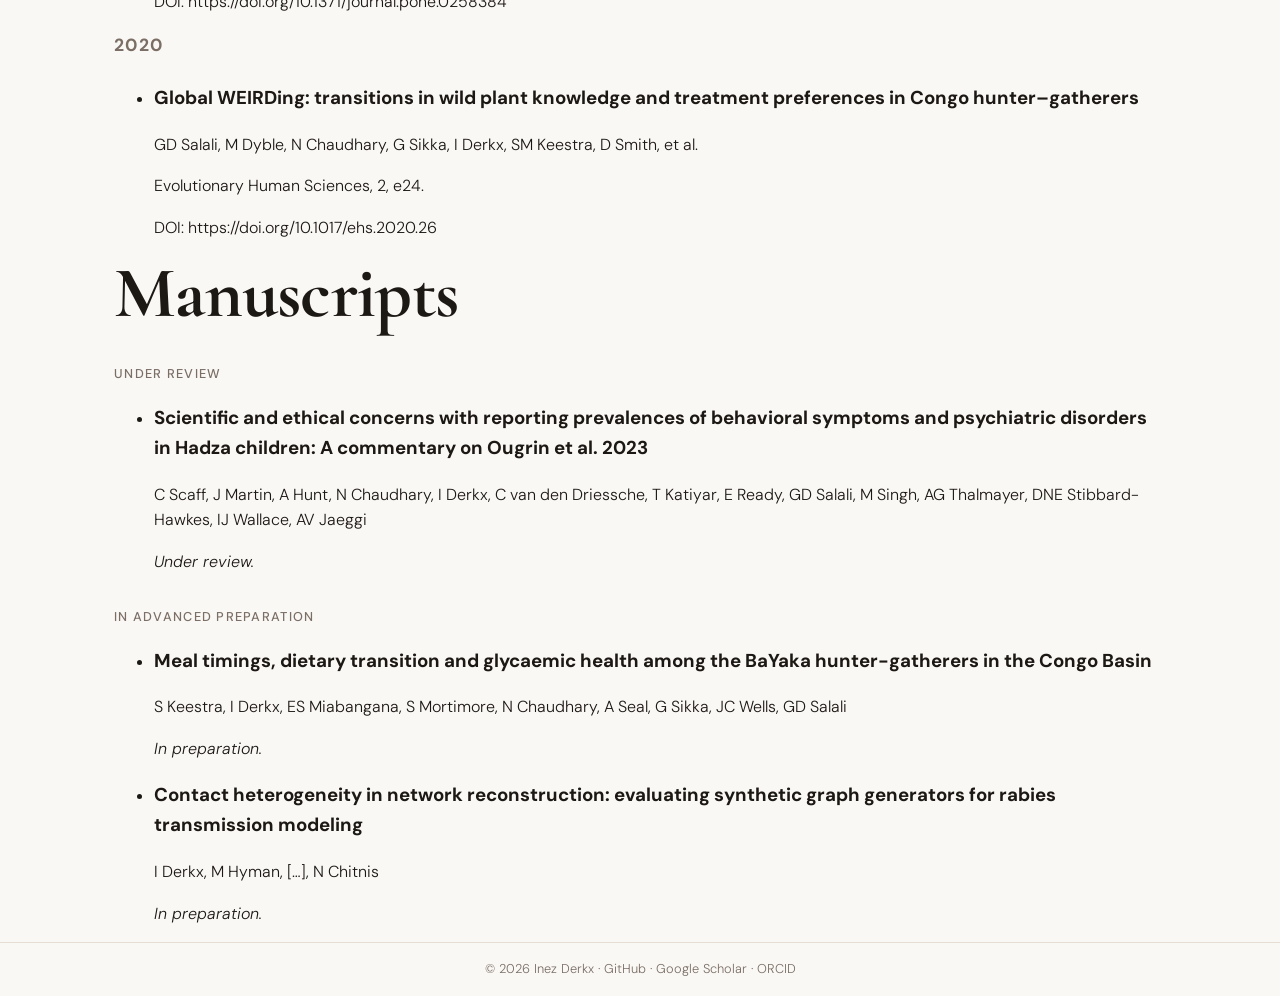
==== commit 3b18224c: "Refactor CSS styles for publication headings Updated CSS styles for section and year headings." ====
--- a/research.html
+++ b/research.html
@@ -13,8 +13,8 @@
   <link href="https://fonts.googleapis.com/css2?family=Cormorant+Garamond:ital,wght@0,300;0,400;0,500;0,600;0,700;1,300;1,400;1,500;1,600;1,700&family=DM+Sans:ital,opsz,wght@0,9..40,300;0,9..40,400;0,9..40,500;0,9..40,600;1,9..40,300;1,9..40,400&display=swap" rel="stylesheet" />
   <link rel="stylesheet" href="assets/styles.css" />
   <style>
-    /* Year subheading — matches subsection style */
-    .pub-year-heading {
+    /* Section heading (Peer-Reviewed / Manuscripts) */
+    .pub-section-heading {
       font-family: 'Cormorant Garamond', Georgia, serif;
       font-size: clamp(3rem, 6vw, 4.5rem);
       font-weight: bold;
@@ -24,8 +24,10 @@
       margin: 0 0 0.25rem;
       color: var(--text);
     }
-    /* Section heading (Peer-Reviewed / Manuscripts) */
-    .pub-section-heading {
+    .pub-section-heading:first-of-type { margin-top: 2.5rem; } 
+
+    /* Year subheading — matches subsection style */
+    .pub-year-heading {
       font-family: 'DM Sans', system-ui, sans-serif;
       font-size: 1.1rem;
       color: var(--text-muted);
@@ -34,7 +36,6 @@
       text-transform: uppercase;
       margin: 0 0 1.5rem;
     }
-    .pub-section-heading:first-of-type { margin-top: 2.5rem; } 
 
     /* Sub-section heading (Under Review / In Preparation) */
     .pub-subsection-heading {
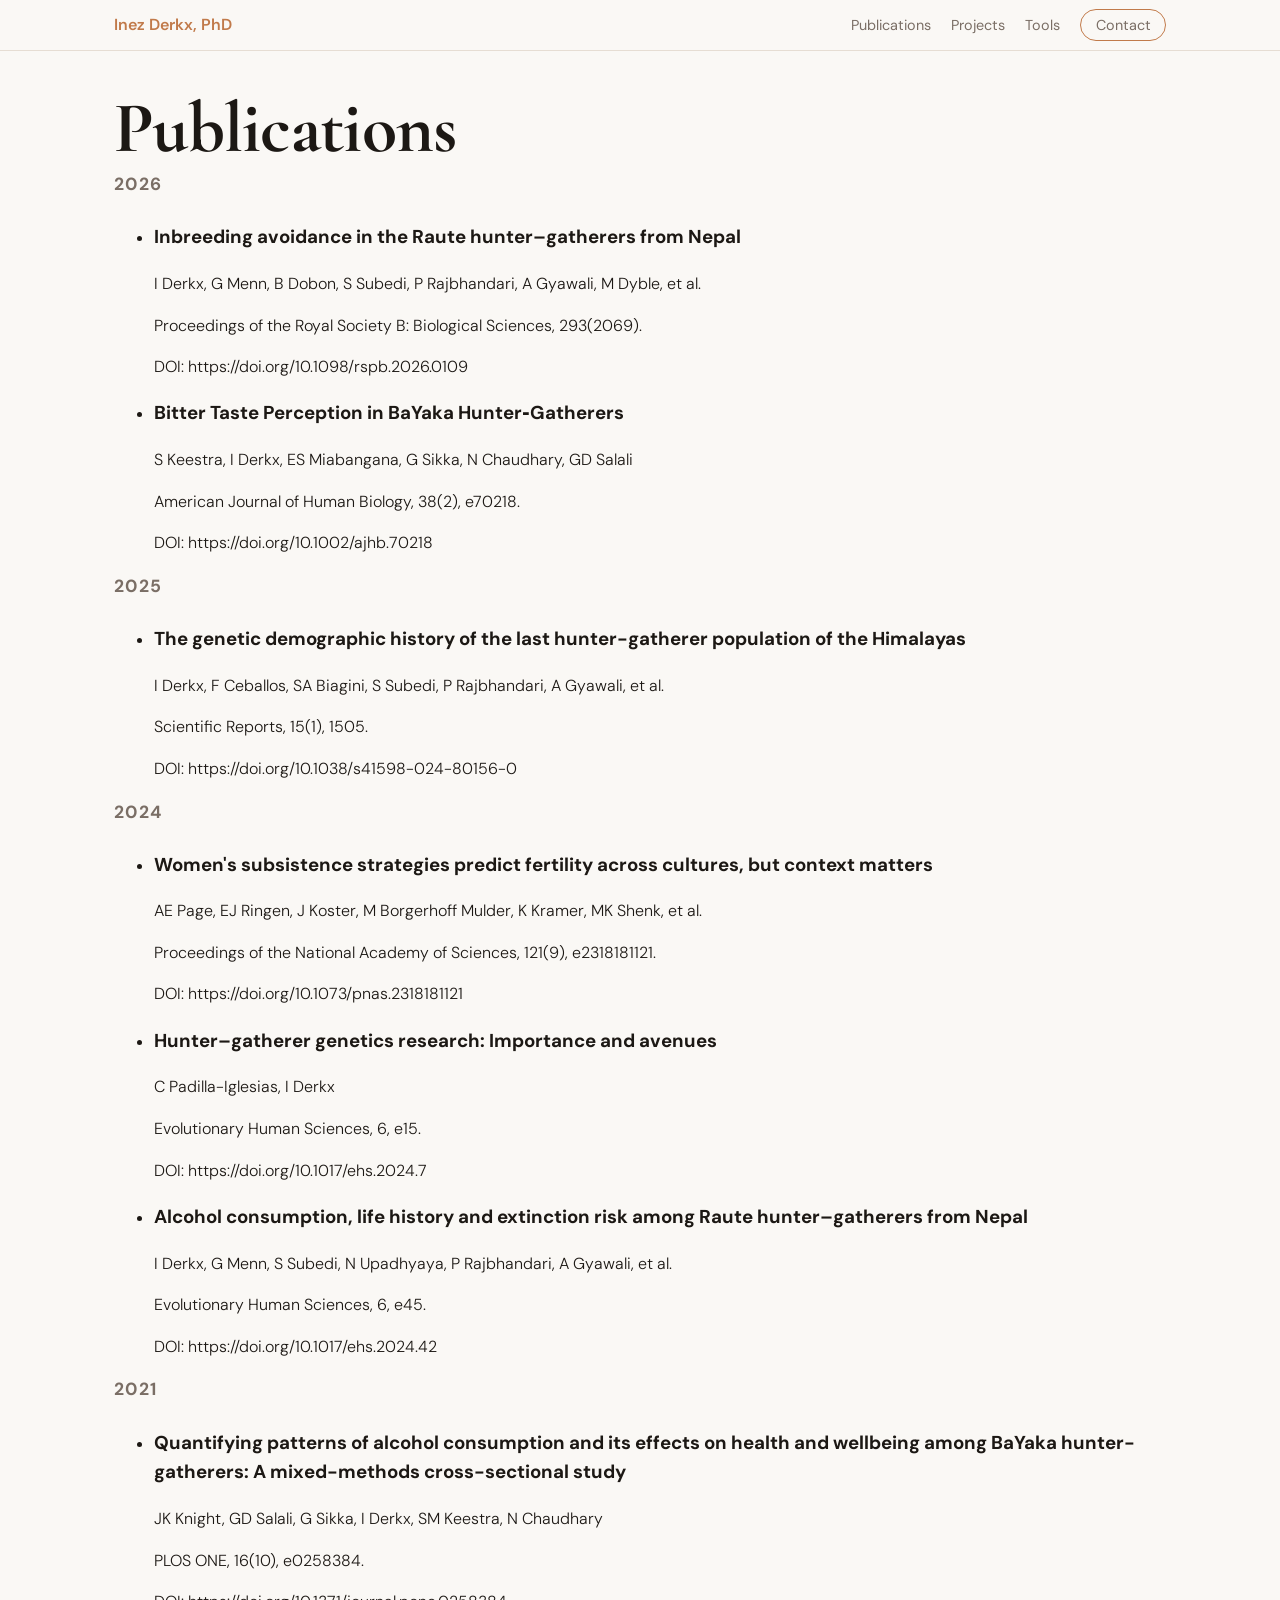
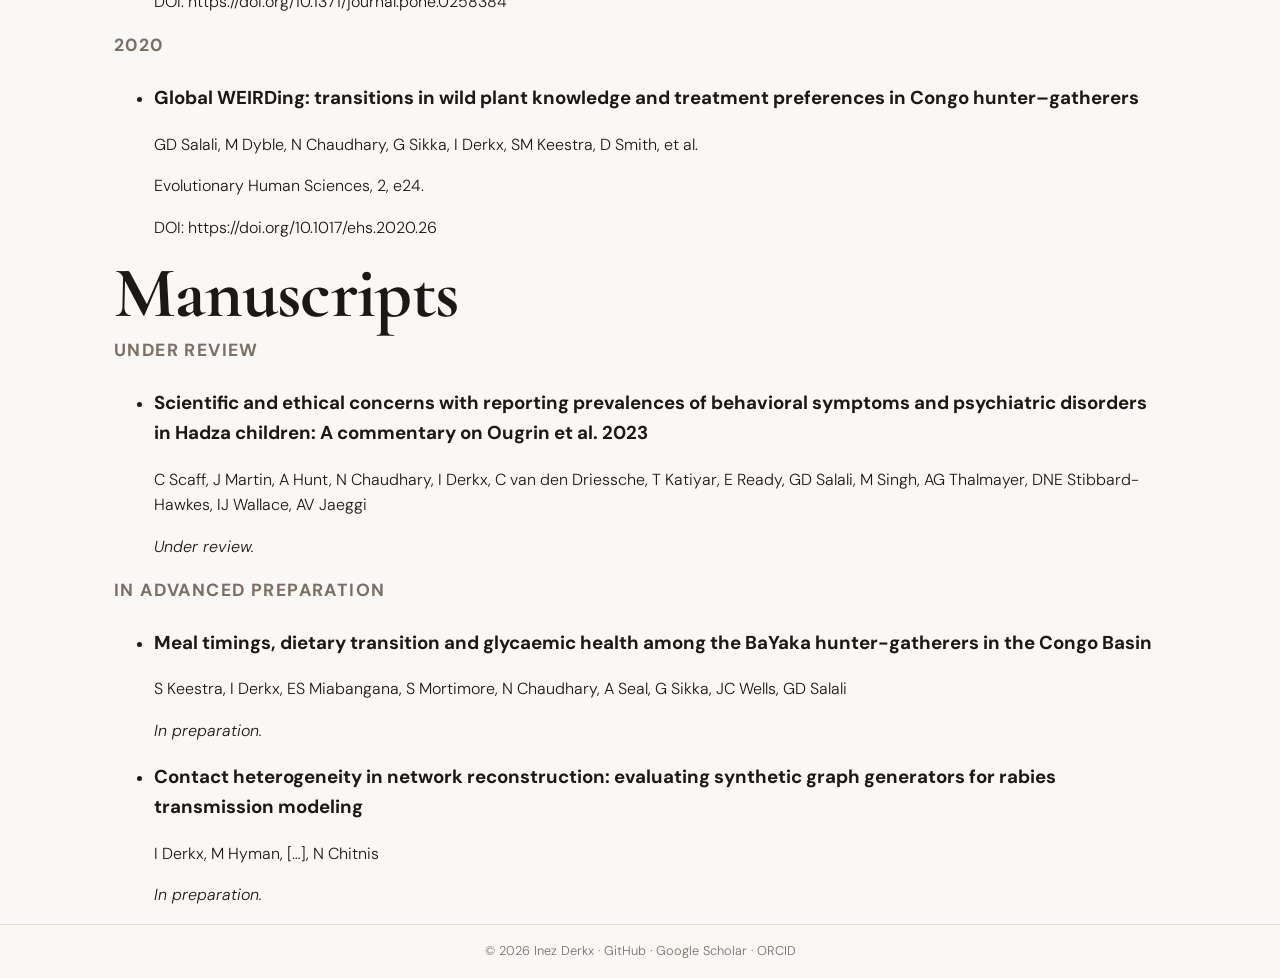
==== commit eee660a0: "Change subsection headings to year headings" ====
--- a/research.html
+++ b/research.html
@@ -167,7 +167,7 @@
       <!-- ===== MANUSCRIPTS ===== -->
       <h1 class="pub-section-heading">Manuscripts</h1>
 
-      <h2 class="pub-subsection-heading">Under Review</h2>
+      <h2 class="pub-year-heading">Under Review</h2>
       <ul class="pub-list">
         <li class="pub-item">
           <div class="pub-year"></div>
@@ -179,7 +179,7 @@
         </li>
       </ul>
 
-      <h2 class="pub-subsection-heading">In Advanced Preparation</h2>
+      <h2 class="pub-year-heading">In Advanced Preparation</h2>
       <ul class="pub-list">
         <li class="pub-item">
           <div class="pub-year"></div>
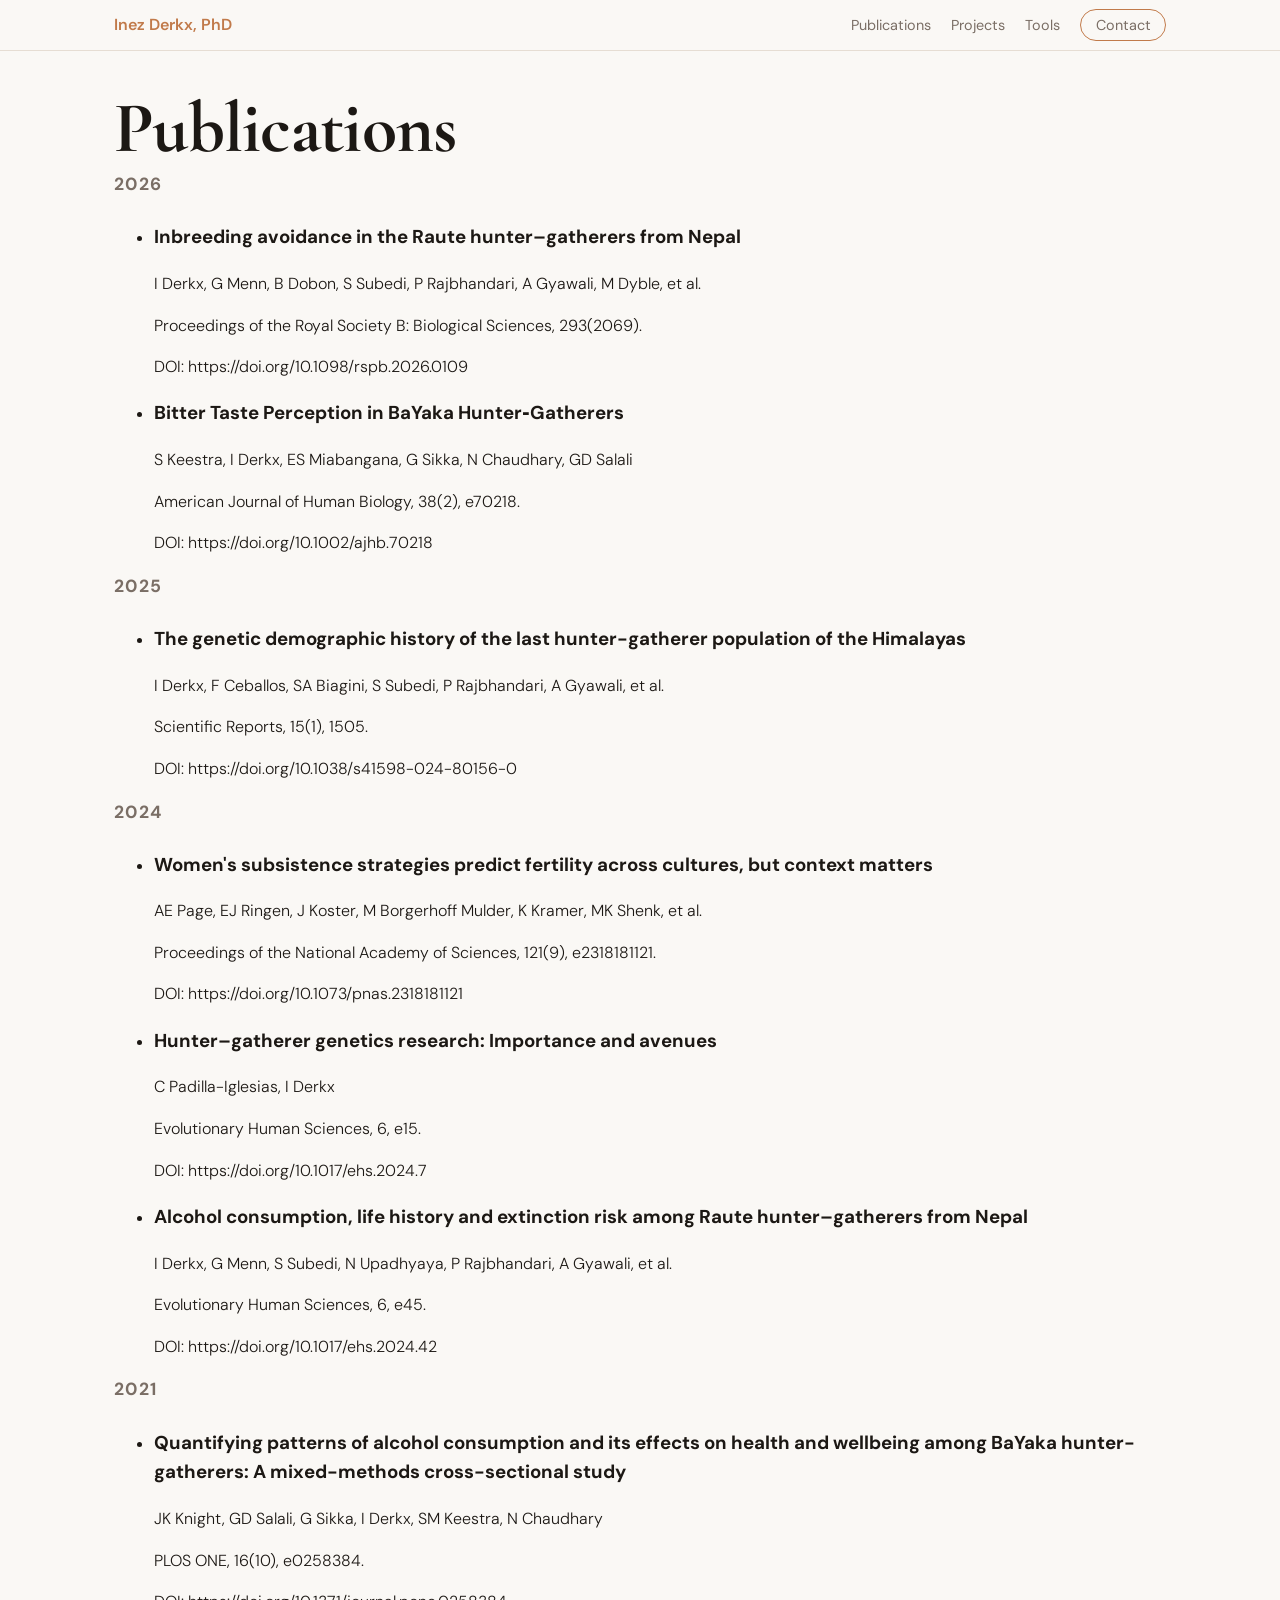
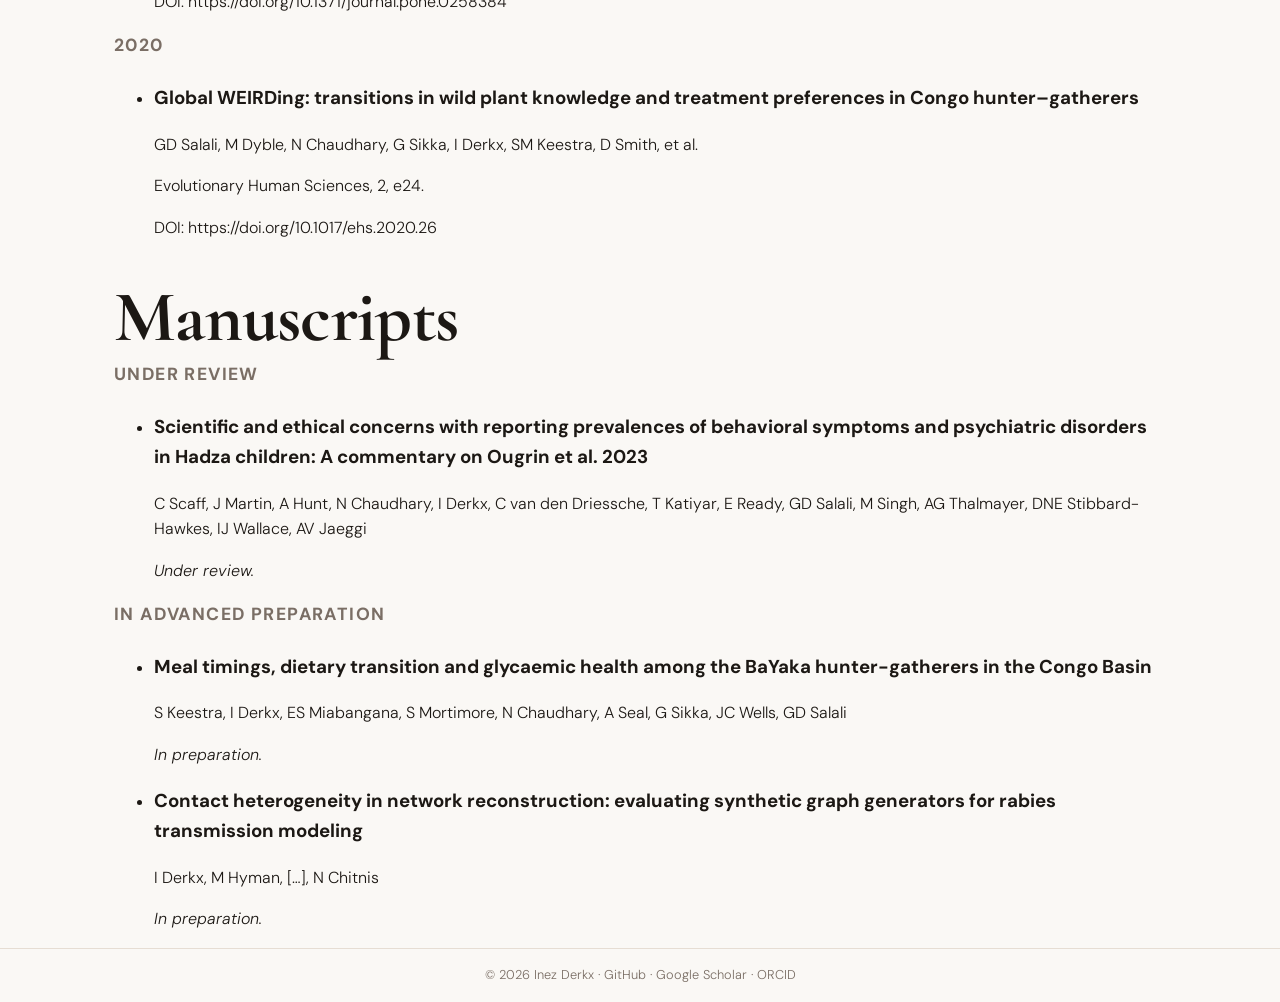
==== commit 656e4782: "Adjust margin-top for publication section heading Removed margin-top from the first publication sect" ====
--- a/research.html
+++ b/research.html
@@ -22,9 +22,9 @@
       line-height: 1.05;
       letter-spacing: -0.01em;
       margin: 0 0 0.25rem;
+      margin-top: 2.5rem;
       color: var(--text);
     }
-    .pub-section-heading:first-of-type { margin-top: 2.5rem; } 
 
     /* Year subheading — matches subsection style */
     .pub-year-heading {
--- a/assets/styles.css
+++ b/assets/styles.css
@@ -145,7 +145,6 @@
   border-radius: 60% 40% 30% 70% / 60% 30% 70% 40%;
   overflow: hidden;
   box-shadow: 0 10px 30px rgba(193,122,74,0.15);
-  max-width: 90%;
   margin: 0 auto;
 }
 
